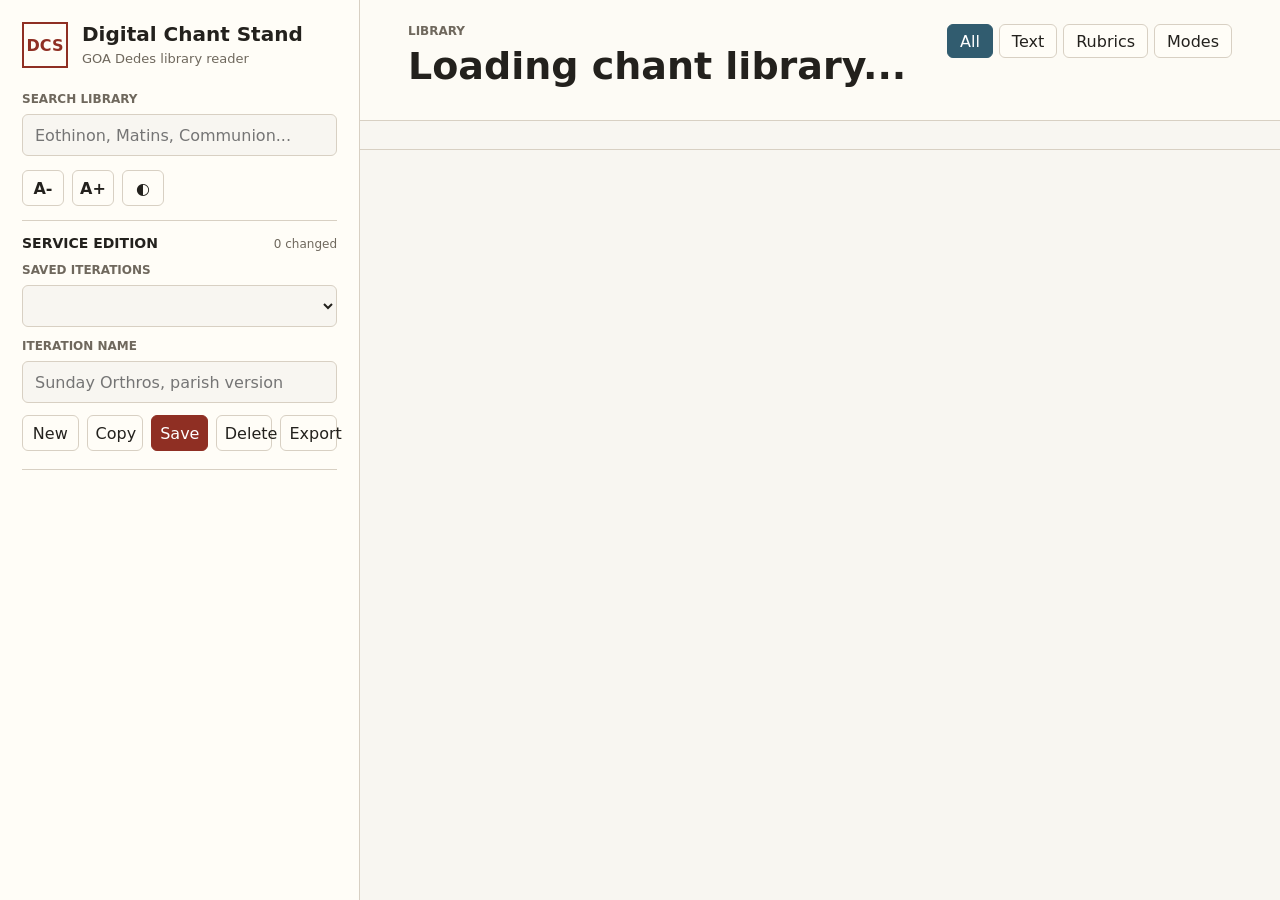
==== app/index.html @ bdc632ab "Initial Digital Chant Stand app" ====
<!doctype html>
<html lang="en">
  <head>
    <meta charset="utf-8">
    <meta name="viewport" content="width=device-width, initial-scale=1">
    <title>Digital Chant Stand</title>
    <link rel="stylesheet" href="./src/styles.css">
  </head>
  <body>
    <div class="shell">
      <aside class="sidebar" aria-label="Library browser">
        <div class="brand">
          <div class="brand-mark">DCS</div>
          <div>
            <h1>Digital Chant Stand</h1>
            <p>GOA Dedes library reader</p>
          </div>
        </div>

        <label class="field">
          <span>Search library</span>
          <input id="searchInput" type="search" placeholder="Eothinon, Matins, Communion..." autocomplete="off">
        </label>

        <div class="toolbar" aria-label="Reader settings">
          <button class="icon-button" id="decreaseFont" type="button" title="Decrease text size" aria-label="Decrease text size">A-</button>
          <button class="icon-button" id="increaseFont" type="button" title="Increase text size" aria-label="Increase text size">A+</button>
          <button class="icon-button" id="toggleTheme" type="button" title="Toggle dark mode" aria-label="Toggle dark mode">◐</button>
        </div>

        <section class="edition-panel" aria-label="Service editions">
          <div class="panel-heading">
            <h2>Service Edition</h2>
            <span id="replacementCount">0 changed</span>
          </div>
          <label class="field">
            <span>Saved iterations</span>
            <select id="editionSelect"></select>
          </label>
          <label class="field">
            <span>Iteration name</span>
            <input id="editionName" type="text" placeholder="Sunday Orthros, parish version">
          </label>
          <div class="edition-actions">
            <button id="newEdition" type="button">New</button>
            <button id="copyEdition" type="button">Copy</button>
            <button id="saveEdition" type="button">Save</button>
            <button id="deleteEdition" type="button">Delete</button>
            <button id="exportEdition" type="button">Export</button>
          </div>
        </section>

        <nav id="collectionList" class="collection-list" aria-label="Collections"></nav>
      </aside>

      <main class="reader">
        <header class="reader-header">
          <div>
            <p class="eyebrow" id="collectionLabel">Library</p>
            <h2 id="documentTitle">Loading chant library...</h2>
            <p class="meta" id="documentMeta"></p>
          </div>
          <div class="view-switch" role="tablist" aria-label="Content filter">
            <button class="active" type="button" data-filter="all">All</button>
            <button type="button" data-filter="text">Text</button>
            <button type="button" data-filter="rubric">Rubrics</button>
            <button type="button" data-filter="mode">Modes</button>
          </div>
        </header>

        <section class="document-list" id="documentList" aria-label="Documents"></section>
        <article class="chant-content" id="chantContent" aria-live="polite"></article>
      </main>
    </div>

    <dialog class="edit-dialog" id="editDialog">
      <form method="dialog" class="edit-form">
        <div>
          <p class="eyebrow" id="editKind">Replacement</p>
          <h2 id="editTitle">Edit hymn</h2>
          <p class="meta" id="editSource"></p>
        </div>
        <label class="field">
          <span>Source text</span>
          <textarea id="sourceText" readonly></textarea>
        </label>
        <label class="field">
          <span>Your version</span>
          <textarea id="replacementText"></textarea>
        </label>
        <div class="dialog-actions">
          <button id="restoreSource" type="button">Use source</button>
          <span></span>
          <button value="cancel" type="submit">Cancel</button>
          <button id="applyReplacement" value="default" type="submit">Apply</button>
        </div>
      </form>
    </dialog>

    <script type="module" src="./src/app.js"></script>
  </body>
</html>
---- app/src/styles.css ----
:root {
  color-scheme: light;
  --bg: #f8f6f1;
  --panel: #fffdf7;
  --ink: #23211d;
  --muted: #6f685d;
  --line: #d8d0c3;
  --accent: #8f2f23;
  --accent-2: #315c6f;
  --rubric: #9f3a2f;
  --mode: #315c6f;
  --shadow: 0 18px 45px rgba(65, 52, 34, 0.12);
  --reader-size: 19px;
}

body.dark {
  color-scheme: dark;
  --bg: #17191b;
  --panel: #222426;
  --ink: #f3efe7;
  --muted: #b8afa2;
  --line: #3b3d3f;
  --accent: #df8b72;
  --accent-2: #88b8c9;
  --rubric: #f19a83;
  --mode: #9bc8d8;
  --shadow: 0 18px 45px rgba(0, 0, 0, 0.28);
}

* {
  box-sizing: border-box;
}

body {
  margin: 0;
  min-height: 100vh;
  background: var(--bg);
  color: var(--ink);
  font-family: ui-sans-serif, system-ui, -apple-system, BlinkMacSystemFont, "Segoe UI", sans-serif;
}

button,
input,
select,
textarea {
  font: inherit;
}

.shell {
  display: grid;
  grid-template-columns: minmax(280px, 360px) 1fr;
  min-height: 100vh;
}

.sidebar {
  border-right: 1px solid var(--line);
  background: var(--panel);
  padding: 22px;
  position: sticky;
  top: 0;
  height: 100vh;
  overflow: auto;
  min-width: 0;
}

.brand {
  display: flex;
  gap: 14px;
  align-items: center;
  margin-bottom: 24px;
}

.brand-mark {
  display: grid;
  place-items: center;
  width: 46px;
  height: 46px;
  border: 2px solid var(--accent);
  color: var(--accent);
  font-weight: 800;
  letter-spacing: 0;
}

.brand h1,
.reader-header h2 {
  margin: 0;
  line-height: 1.08;
}

.brand h1 {
  font-size: 20px;
}

.brand p,
.meta,
.eyebrow,
.field span {
  color: var(--muted);
}

.brand p {
  margin: 5px 0 0;
  font-size: 13px;
}

.field {
  display: grid;
  gap: 8px;
}

.field span {
  font-size: 12px;
  font-weight: 700;
  text-transform: uppercase;
}

.field input {
  width: 100%;
  min-height: 42px;
  border: 1px solid var(--line);
  background: var(--bg);
  color: var(--ink);
  padding: 0 12px;
  border-radius: 6px;
  outline: none;
}

.field select,
.field textarea {
  width: 100%;
  border: 1px solid var(--line);
  background: var(--bg);
  color: var(--ink);
  border-radius: 6px;
  outline: none;
}

.field select {
  min-height: 42px;
  padding: 0 10px;
}

.field textarea {
  min-height: 140px;
  padding: 10px 12px;
  resize: vertical;
  line-height: 1.45;
}

.field input:focus,
.field select:focus,
.field textarea:focus {
  border-color: var(--accent-2);
  box-shadow: 0 0 0 3px color-mix(in srgb, var(--accent-2) 22%, transparent);
}

.toolbar {
  display: flex;
  gap: 8px;
  margin: 14px 0;
}

.icon-button,
.view-switch button,
.doc-button,
.edition-actions button,
.dialog-actions button,
.replace-button {
  border: 1px solid var(--line);
  background: var(--panel);
  color: var(--ink);
  border-radius: 6px;
  cursor: pointer;
}

.icon-button {
  width: 42px;
  height: 36px;
  font-weight: 700;
}

.edition-panel {
  display: grid;
  gap: 12px;
  padding: 14px 0 18px;
  margin-bottom: 18px;
  border-top: 1px solid var(--line);
  border-bottom: 1px solid var(--line);
}

.panel-heading {
  display: flex;
  justify-content: space-between;
  align-items: baseline;
  gap: 10px;
}

.panel-heading h2 {
  margin: 0;
  font-size: 14px;
  text-transform: uppercase;
}

.panel-heading span {
  color: var(--muted);
  font-size: 12px;
  white-space: nowrap;
}

.edition-actions {
  display: grid;
  grid-template-columns: repeat(5, minmax(0, 1fr));
  gap: 8px;
}

.edition-actions button,
.dialog-actions button {
  min-height: 36px;
  padding: 0 8px;
}

#saveEdition,
#applyReplacement {
  background: var(--accent);
  border-color: var(--accent);
  color: #fff;
}

.collection-list {
  display: grid;
  gap: 6px;
}

.collection-button {
  width: 100%;
  display: flex;
  align-items: center;
  justify-content: space-between;
  gap: 10px;
  min-height: 38px;
  border: 0;
  border-left: 3px solid transparent;
  background: transparent;
  color: var(--ink);
  text-align: left;
  padding: 7px 10px;
  cursor: pointer;
  min-width: 0;
}

.collection-button strong {
  min-width: 0;
  overflow: hidden;
  text-overflow: ellipsis;
  white-space: nowrap;
}

.collection-button span {
  color: var(--muted);
  font-size: 12px;
  flex: 0 0 auto;
}

.collection-button.active {
  border-left-color: var(--accent);
  background: color-mix(in srgb, var(--accent) 9%, transparent);
  color: var(--accent);
  font-weight: 700;
}

.reader {
  display: grid;
  grid-template-rows: auto auto 1fr;
  min-width: 0;
  overflow-x: hidden;
}

.reader-header {
  display: flex;
  justify-content: space-between;
  align-items: flex-start;
  gap: 18px;
  border-bottom: 1px solid var(--line);
  padding: 24px clamp(20px, 4vw, 48px);
  background: color-mix(in srgb, var(--panel) 80%, transparent);
  min-width: 0;
}

.reader-header > div {
  min-width: 0;
}

.eyebrow {
  margin: 0 0 8px;
  font-size: 12px;
  font-weight: 800;
  text-transform: uppercase;
}

.reader-header h2 {
  font-size: clamp(25px, 3vw, 38px);
}

.meta {
  margin: 9px 0 0;
  font-size: 14px;
  overflow-wrap: anywhere;
}

.view-switch {
  display: flex;
  gap: 6px;
  flex-wrap: wrap;
  justify-content: flex-end;
}

.view-switch button {
  min-height: 34px;
  padding: 0 12px;
}

.view-switch button.active {
  background: var(--accent-2);
  border-color: var(--accent-2);
  color: #fff;
}

.document-list {
  display: flex;
  gap: 8px;
  overflow-x: auto;
  padding: 14px clamp(20px, 4vw, 48px);
  border-bottom: 1px solid var(--line);
  min-width: 0;
  width: 100%;
}

.doc-button {
  flex: 0 0 auto;
  max-width: 280px;
  min-height: 38px;
  padding: 8px 12px;
  overflow: hidden;
  text-overflow: ellipsis;
  white-space: nowrap;
}

.doc-button.active {
  border-color: var(--accent);
  color: var(--accent);
  font-weight: 700;
}

.chant-content {
  width: min(920px, calc(100vw - 420px));
  margin: 0 auto;
  padding: 34px 0 80px;
  font-family: Georgia, "Times New Roman", serif;
  font-size: var(--reader-size);
  line-height: 1.62;
  min-width: 0;
  overflow-wrap: anywhere;
}

.entry {
  padding: 16px 0;
  border-bottom: 1px solid color-mix(in srgb, var(--line) 65%, transparent);
}

.entry.changed {
  padding-inline: 14px;
  border-left: 3px solid var(--accent);
  background: color-mix(in srgb, var(--accent) 7%, transparent);
}

.entry.hidden {
  display: none;
}

.entry-key {
  margin: 0 0 8px;
  color: var(--muted);
  font-family: ui-monospace, SFMono-Regular, Menlo, Consolas, monospace;
  font-size: 12px;
  overflow-wrap: anywhere;
}

.entry-topline {
  display: flex;
  align-items: center;
  justify-content: space-between;
  gap: 12px;
}

.entry-topline .entry-key {
  margin-bottom: 0;
}

.replace-button {
  flex: 0 0 auto;
  min-height: 30px;
  padding: 0 10px;
  font-family: ui-sans-serif, system-ui, -apple-system, BlinkMacSystemFont, "Segoe UI", sans-serif;
  font-size: 12px;
}

.replacement-note {
  margin: 8px 0 0;
  color: var(--accent);
  font-family: ui-sans-serif, system-ui, -apple-system, BlinkMacSystemFont, "Segoe UI", sans-serif;
  font-size: 12px;
  font-weight: 700;
}

.entry-text {
  margin: 0;
}

.entry-topline + .entry-text,
.replacement-note + .entry-text {
  margin-top: 10px;
}

.entry-title .entry-text {
  font-size: 1.22em;
  font-weight: 700;
}

.entry-rubric .entry-text {
  color: var(--rubric);
  font-style: italic;
}

.entry-mode .entry-text,
.entry-melody .entry-text {
  color: var(--mode);
  font-weight: 700;
}

.empty {
  color: var(--muted);
  padding: 40px 0;
}

mark {
  background: color-mix(in srgb, #f4ce55 70%, transparent);
  color: inherit;
  padding: 0 2px;
}

.edit-dialog {
  width: min(760px, calc(100vw - 28px));
  max-height: min(860px, calc(100vh - 28px));
  border: 1px solid var(--line);
  border-radius: 8px;
  background: var(--panel);
  color: var(--ink);
  box-shadow: var(--shadow);
  padding: 0;
}

.edit-dialog::backdrop {
  background: rgba(0, 0, 0, 0.42);
}

.edit-form {
  display: grid;
  gap: 16px;
  padding: 22px;
}

.edit-form h2 {
  margin: 0;
  font-size: 24px;
}

.dialog-actions {
  display: grid;
  grid-template-columns: auto 1fr auto auto;
  gap: 8px;
  align-items: center;
}

@media (max-width: 840px) {
  .shell {
    grid-template-columns: 1fr;
  }

  .sidebar {
    position: relative;
    height: auto;
    width: 100%;
    border-right: 0;
    border-bottom: 1px solid var(--line);
  }

  .reader-header {
    flex-direction: column;
  }

  .view-switch {
    justify-content: flex-start;
  }

  .entry-topline {
    align-items: flex-start;
    flex-direction: column;
  }

  .chant-content {
    width: auto;
    padding: 24px 20px 64px;
  }

  .dialog-actions {
    grid-template-columns: 1fr;
  }

  .edition-actions {
    grid-template-columns: repeat(2, minmax(0, 1fr));
  }

  .dialog-actions span {
    display: none;
  }
}
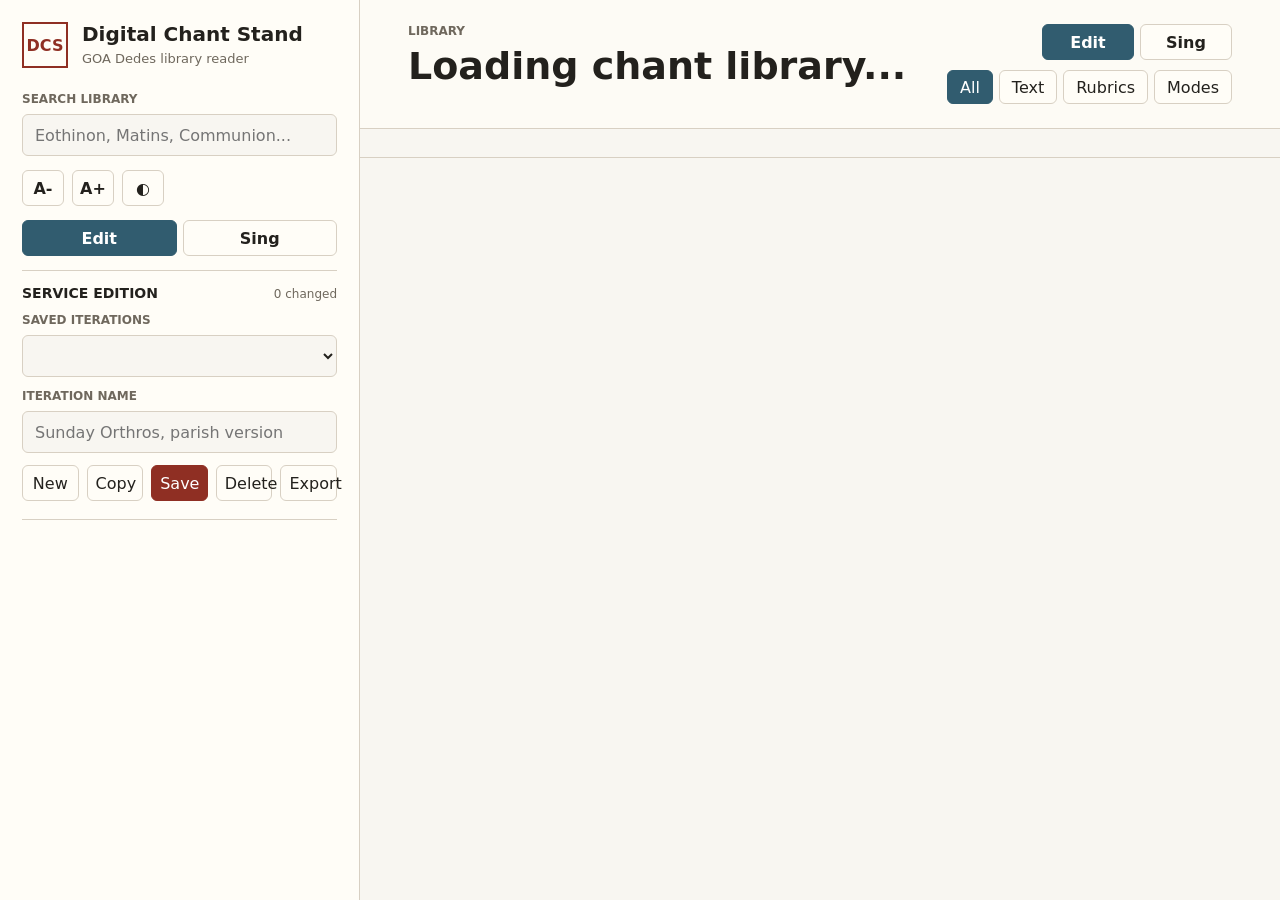
==== commit 6e7a58a8: "Add edit and sing service modes" ====
--- a/app/index.html
+++ b/app/index.html
@@ -26,6 +26,11 @@
           <button class="icon-button" id="decreaseFont" type="button" title="Decrease text size" aria-label="Decrease text size">A-</button>
           <button class="icon-button" id="increaseFont" type="button" title="Increase text size" aria-label="Increase text size">A+</button>
           <button class="icon-button" id="toggleTheme" type="button" title="Toggle dark mode" aria-label="Toggle dark mode">◐</button>
+        </div>
+
+        <div class="mode-switch" role="tablist" aria-label="Workspace mode">
+          <button class="active" type="button" data-workspace-mode="edit">Edit</button>
+          <button type="button" data-workspace-mode="sing">Sing</button>
         </div>
 
         <section class="edition-panel" aria-label="Service editions">
@@ -58,17 +63,25 @@
           <div>
             <p class="eyebrow" id="collectionLabel">Library</p>
             <h2 id="documentTitle">Loading chant library...</h2>
-            <p class="meta" id="documentMeta"></p>
+          <p class="meta" id="documentMeta"></p>
+          <p class="edition-note" id="editionNote"></p>
           </div>
-          <div class="view-switch" role="tablist" aria-label="Content filter">
-            <button class="active" type="button" data-filter="all">All</button>
-            <button type="button" data-filter="text">Text</button>
-            <button type="button" data-filter="rubric">Rubrics</button>
-            <button type="button" data-filter="mode">Modes</button>
+          <div class="reader-actions">
+            <div class="mode-switch header-mode-switch" role="tablist" aria-label="Workspace mode">
+              <button class="active" type="button" data-workspace-mode="edit">Edit</button>
+              <button type="button" data-workspace-mode="sing">Sing</button>
+            </div>
+            <div class="view-switch" role="tablist" aria-label="Content filter">
+              <button class="active" type="button" data-filter="all">All</button>
+              <button type="button" data-filter="text">Text</button>
+              <button type="button" data-filter="rubric">Rubrics</button>
+              <button type="button" data-filter="mode">Modes</button>
+            </div>
           </div>
         </header>
 
         <section class="document-list" id="documentList" aria-label="Documents"></section>
+        <nav class="service-nav" id="serviceNav" aria-label="Service sections"></nav>
         <article class="chant-content" id="chantContent" aria-live="polite"></article>
       </main>
     </div>
--- a/app/src/styles.css
+++ b/app/src/styles.css
@@ -162,6 +162,7 @@
 
 .icon-button,
 .view-switch button,
+.mode-switch button,
 .doc-button,
 .edition-actions button,
 .dialog-actions button,
@@ -171,6 +172,29 @@
   color: var(--ink);
   border-radius: 6px;
   cursor: pointer;
+}
+
+.mode-switch {
+  display: grid;
+  grid-template-columns: 1fr 1fr;
+  gap: 6px;
+  margin-bottom: 14px;
+}
+
+.header-mode-switch {
+  width: 190px;
+  margin: 0;
+}
+
+.mode-switch button {
+  min-height: 36px;
+  font-weight: 700;
+}
+
+.mode-switch button.active {
+  background: var(--accent-2);
+  border-color: var(--accent-2);
+  color: #fff;
 }
 
 .icon-button {
@@ -307,11 +331,24 @@
   overflow-wrap: anywhere;
 }
 
+.edition-note {
+  margin: 8px 0 0;
+  color: var(--accent);
+  font-size: 13px;
+  font-weight: 800;
+}
+
 .view-switch {
   display: flex;
   gap: 6px;
   flex-wrap: wrap;
   justify-content: flex-end;
+}
+
+.reader-actions {
+  display: grid;
+  gap: 10px;
+  justify-items: end;
 }
 
 .view-switch button {
@@ -333,6 +370,10 @@
   border-bottom: 1px solid var(--line);
   min-width: 0;
   width: 100%;
+}
+
+.service-nav {
+  display: none;
 }
 
 .doc-button {
@@ -416,6 +457,17 @@
   margin: 0;
 }
 
+.bilingual-row {
+  display: grid;
+  grid-template-columns: minmax(0, 1fr) minmax(0, 1fr);
+  gap: 24px;
+  margin-top: 10px;
+}
+
+.greek-text {
+  font-family: "Times New Roman", Georgia, serif;
+}
+
 .entry-topline + .entry-text,
 .replacement-note + .entry-text {
   margin-top: 10px;
@@ -435,6 +487,125 @@
 .entry-melody .entry-text {
   color: var(--mode);
   font-weight: 700;
+}
+
+body.sing-mode {
+  background: var(--panel);
+}
+
+body.sing-mode .shell {
+  display: block;
+}
+
+body.sing-mode .sidebar,
+body.sing-mode .document-list,
+body.sing-mode .view-switch,
+body.sing-mode .entry-key,
+body.sing-mode .replace-button {
+  display: none;
+}
+
+body.sing-mode .reader {
+  display: block;
+  overflow: visible;
+}
+
+body.sing-mode .reader-header {
+  position: sticky;
+  top: 0;
+  z-index: 5;
+  align-items: center;
+  padding: 12px clamp(16px, 3vw, 42px);
+  background: color-mix(in srgb, var(--panel) 96%, transparent);
+  box-shadow: 0 8px 22px rgba(0, 0, 0, 0.07);
+}
+
+body.sing-mode .reader-actions {
+  display: block;
+}
+
+body.sing-mode .reader-header h2 {
+  font-size: clamp(22px, 2.5vw, 34px);
+}
+
+body.sing-mode .meta {
+  display: none;
+}
+
+body.sing-mode .service-nav {
+  position: sticky;
+  top: 75px;
+  z-index: 4;
+  display: flex;
+  gap: 7px;
+  overflow-x: auto;
+  padding: 9px clamp(16px, 3vw, 42px);
+  border-bottom: 1px solid var(--line);
+  background: var(--bg);
+}
+
+body.sing-mode .service-nav a {
+  flex: 0 0 auto;
+  max-width: 240px;
+  overflow: hidden;
+  text-overflow: ellipsis;
+  white-space: nowrap;
+  border: 1px solid var(--line);
+  border-radius: 999px;
+  color: var(--ink);
+  text-decoration: none;
+  padding: 5px 10px;
+  font-size: 13px;
+}
+
+body.sing-mode .chant-content {
+  width: min(1360px, calc(100vw - 44px));
+  padding: 20px 0 90px;
+  font-size: clamp(18px, 1.45vw, 23px);
+  line-height: 1.45;
+}
+
+body.sing-mode .entry {
+  padding: 8px 0;
+  border-bottom: 0;
+}
+
+body.sing-mode .entry.changed {
+  border-left: 0;
+  background: transparent;
+  padding-inline: 0;
+}
+
+body.sing-mode .entry-title {
+  padding-top: 20px;
+  text-align: center;
+}
+
+body.sing-mode .entry-title .bilingual-row {
+  align-items: center;
+}
+
+body.sing-mode .entry-title .entry-text {
+  font-family: ui-sans-serif, system-ui, -apple-system, BlinkMacSystemFont, "Segoe UI", sans-serif;
+  font-size: 1.15em;
+  font-weight: 800;
+  text-transform: uppercase;
+}
+
+body.sing-mode .entry-rubric .entry-text {
+  font-family: ui-sans-serif, system-ui, -apple-system, BlinkMacSystemFont, "Segoe UI", sans-serif;
+  font-size: 0.92em;
+}
+
+body.sing-mode .bilingual-row {
+  gap: clamp(18px, 4vw, 48px);
+  margin-top: 0;
+}
+
+body.sing-mode .singing-note {
+  margin: 0 0 3px 50%;
+  font-size: 11px;
+  text-transform: uppercase;
 }
 
 .empty {
@@ -502,16 +673,42 @@
     justify-content: flex-start;
   }
 
+  .reader-actions {
+    justify-items: start;
+  }
+
+  .header-mode-switch {
+    width: min(220px, 100%);
+  }
+
   .entry-topline {
     align-items: flex-start;
     flex-direction: column;
   }
 
+  .bilingual-row {
+    grid-template-columns: 1fr;
+    gap: 12px;
+  }
+
   .chant-content {
     width: auto;
     padding: 24px 20px 64px;
   }
 
+  body.sing-mode .service-nav {
+    top: 91px;
+  }
+
+  body.sing-mode .chant-content {
+    width: auto;
+    padding: 18px 16px 70px;
+  }
+
+  body.sing-mode .singing-note {
+    margin-left: 0;
+  }
+
   .dialog-actions {
     grid-template-columns: 1fr;
   }
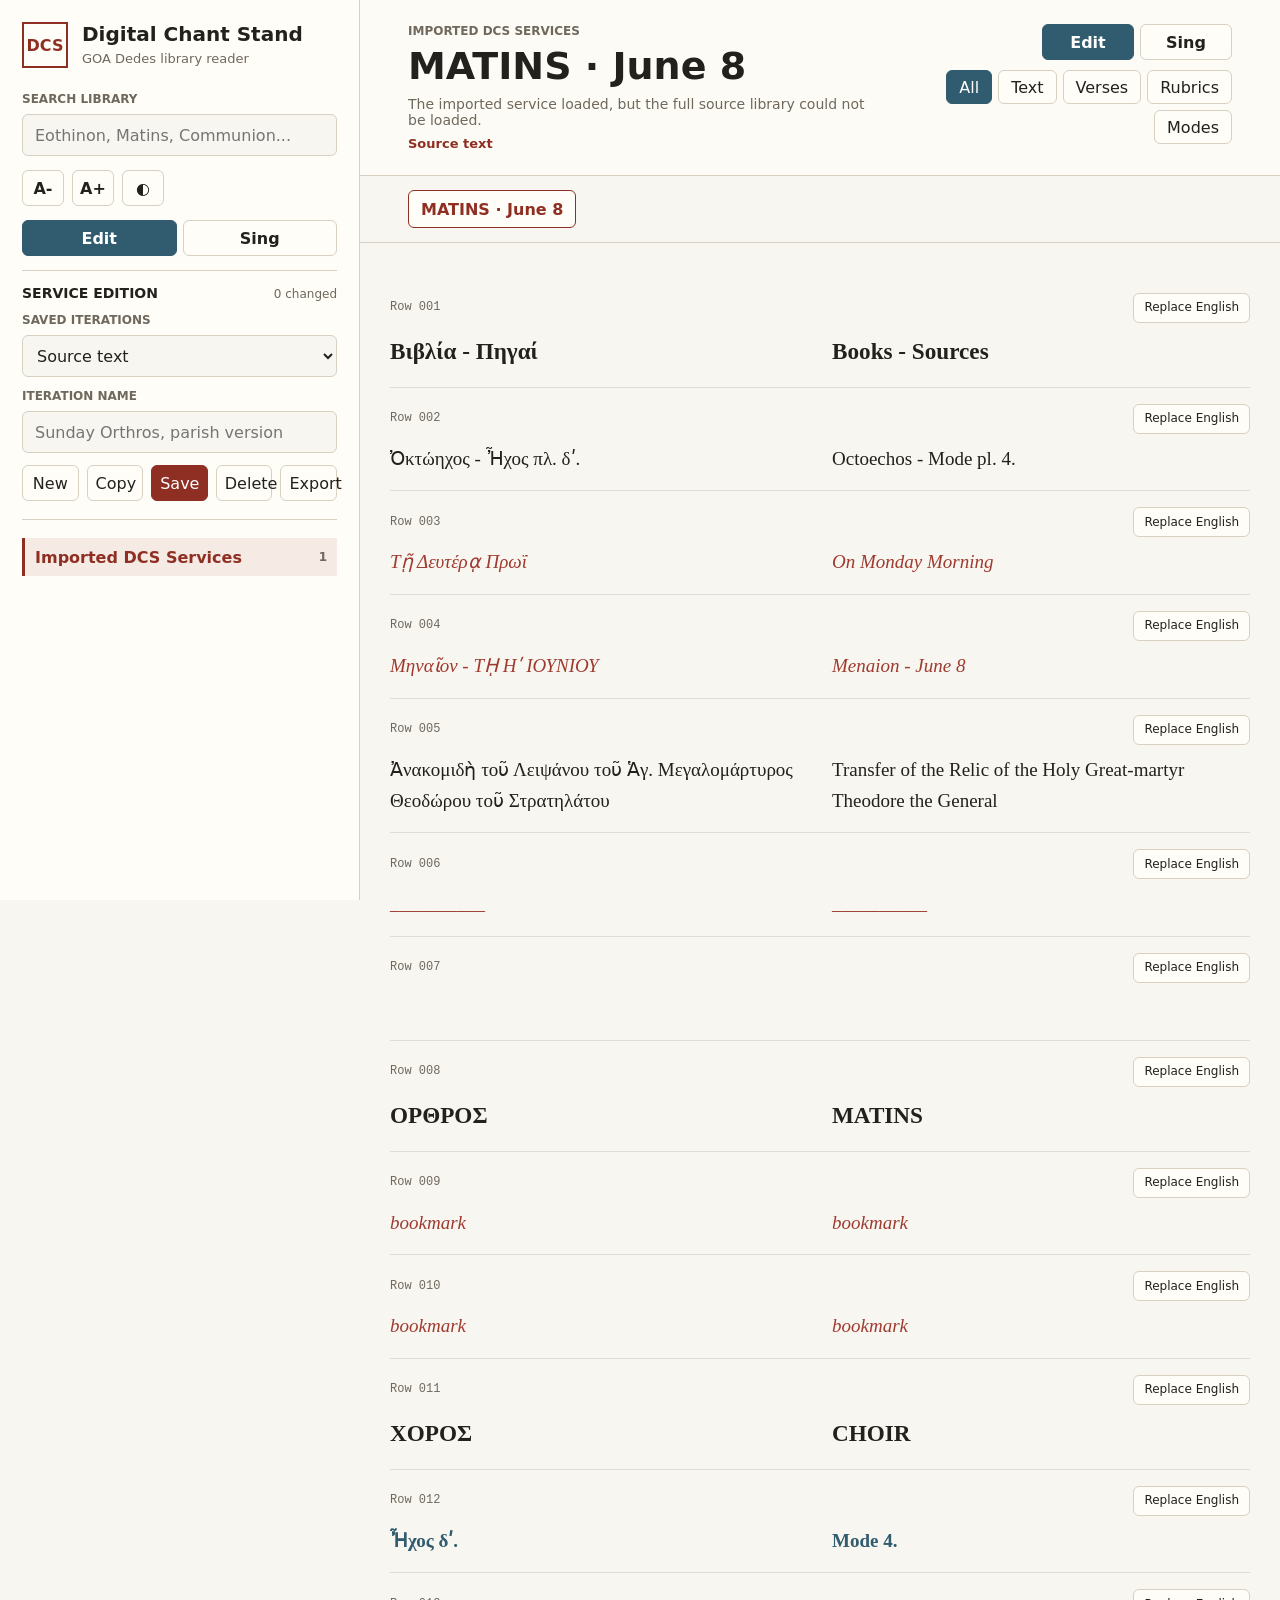
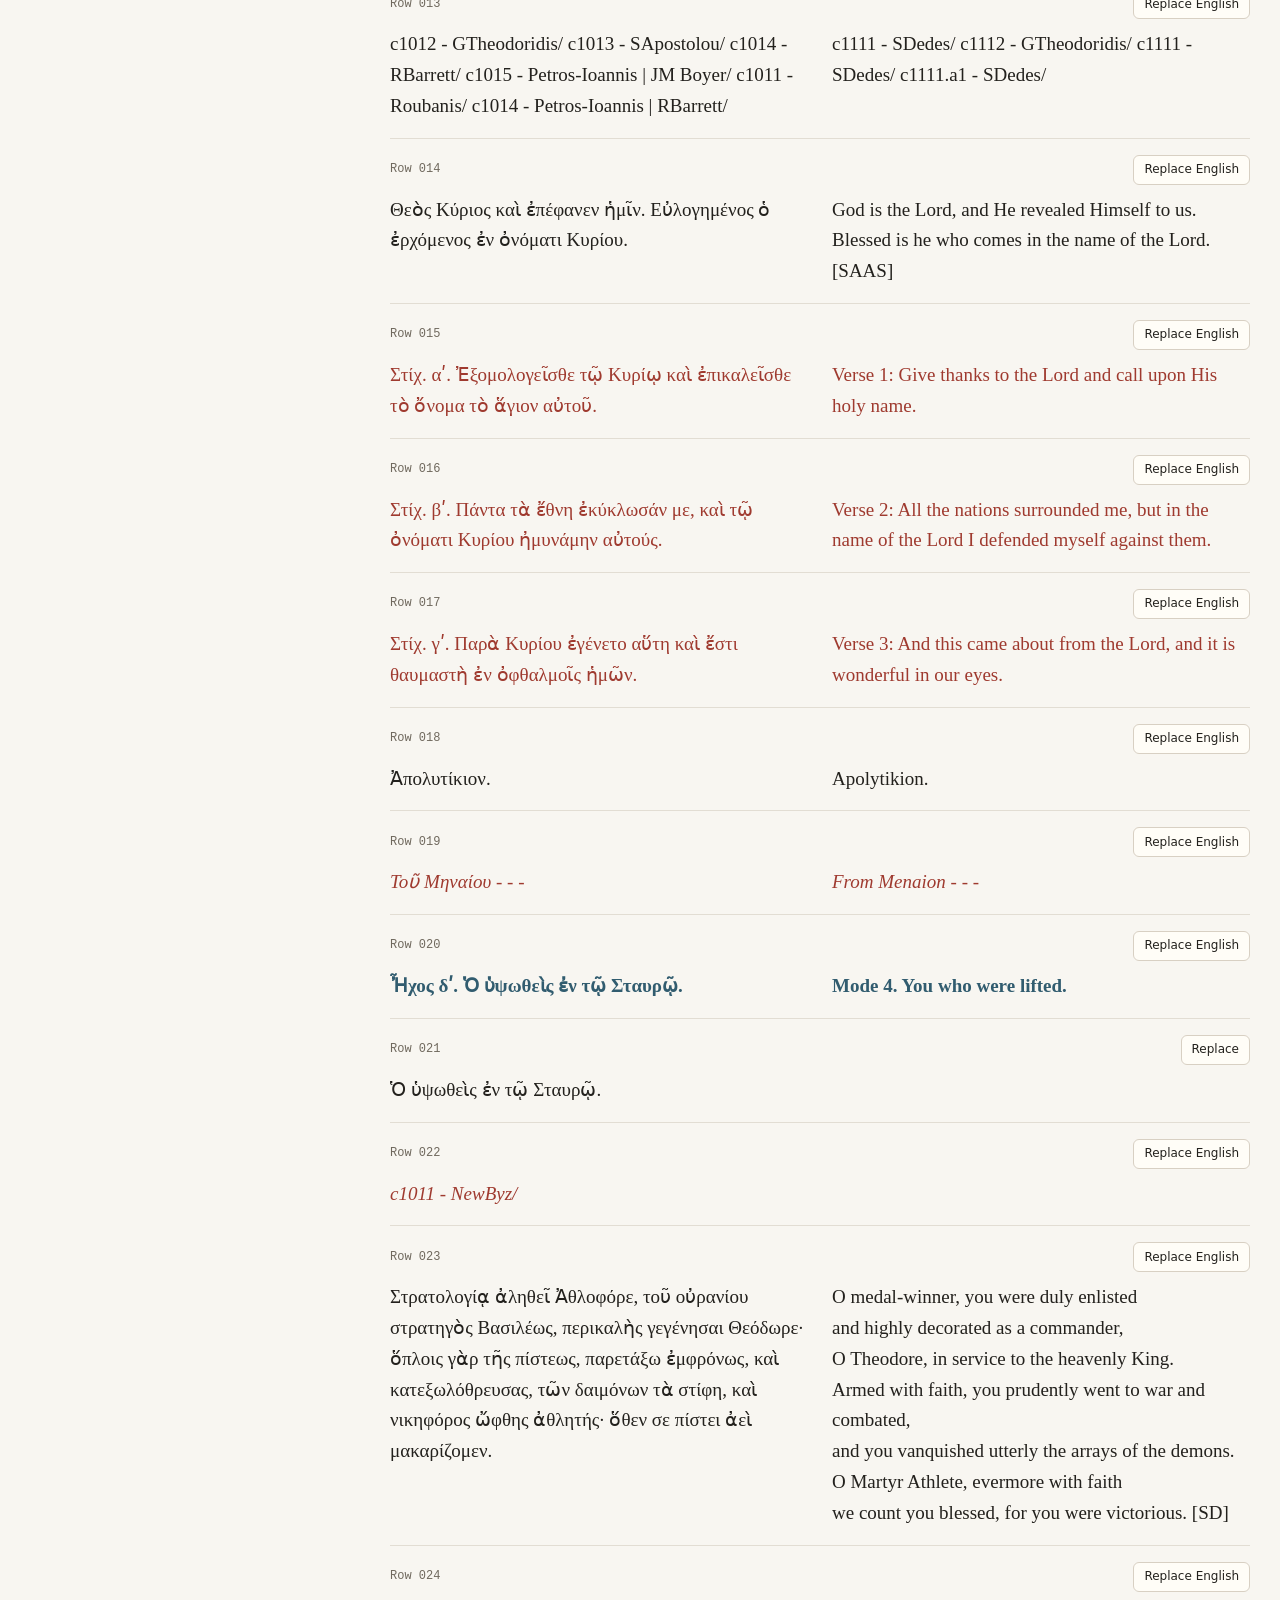
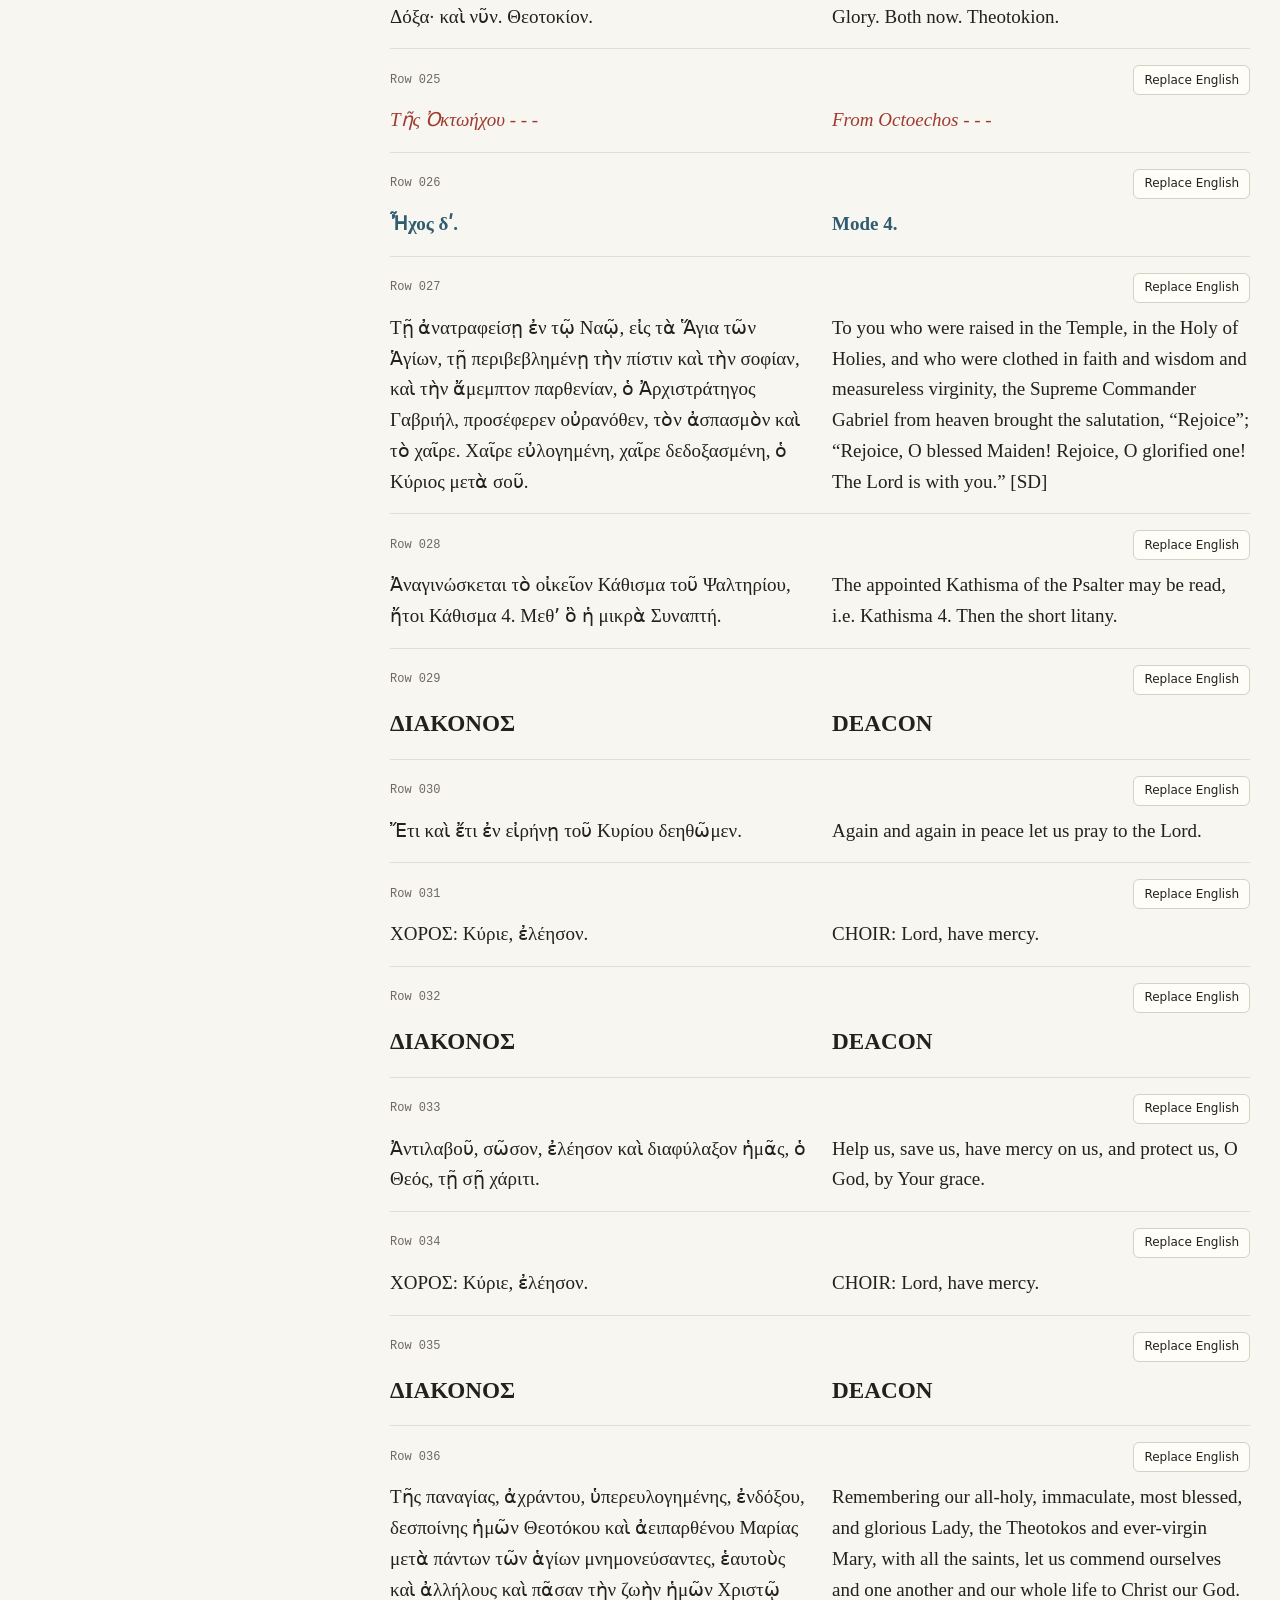
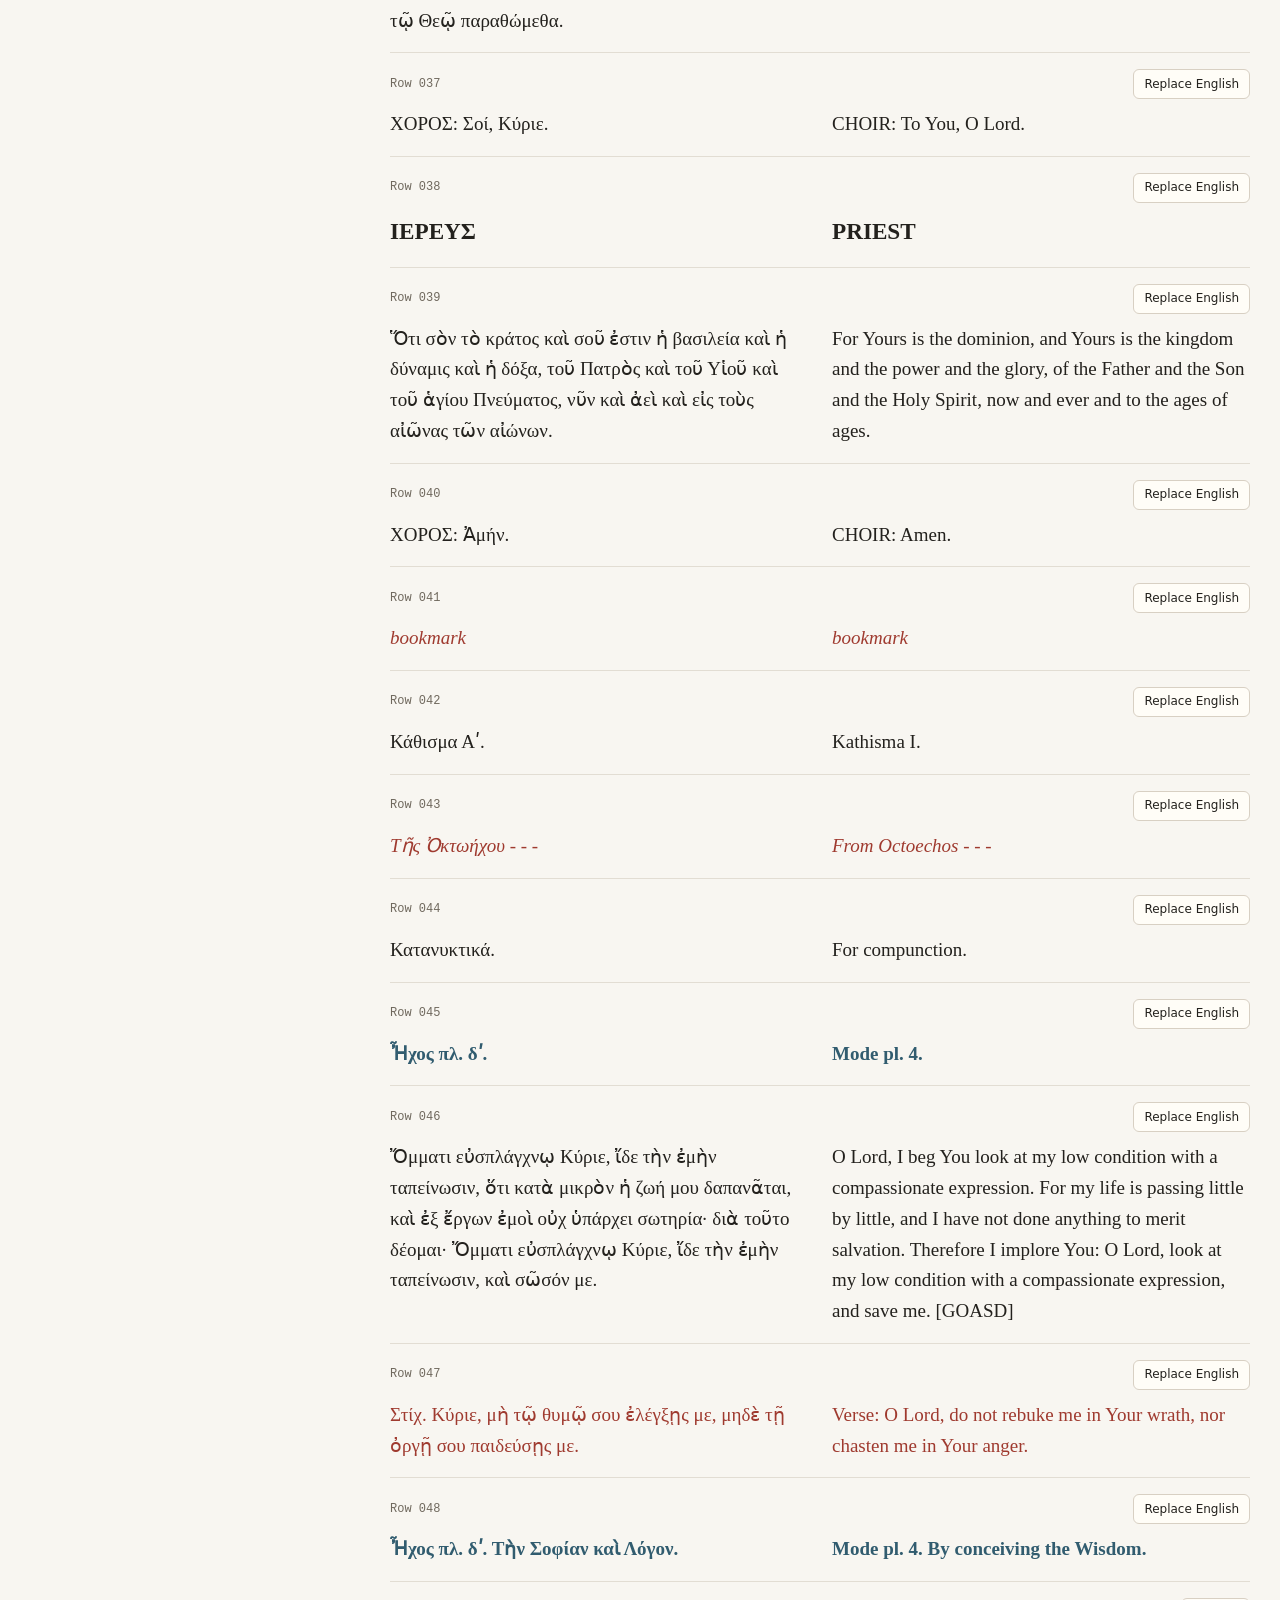
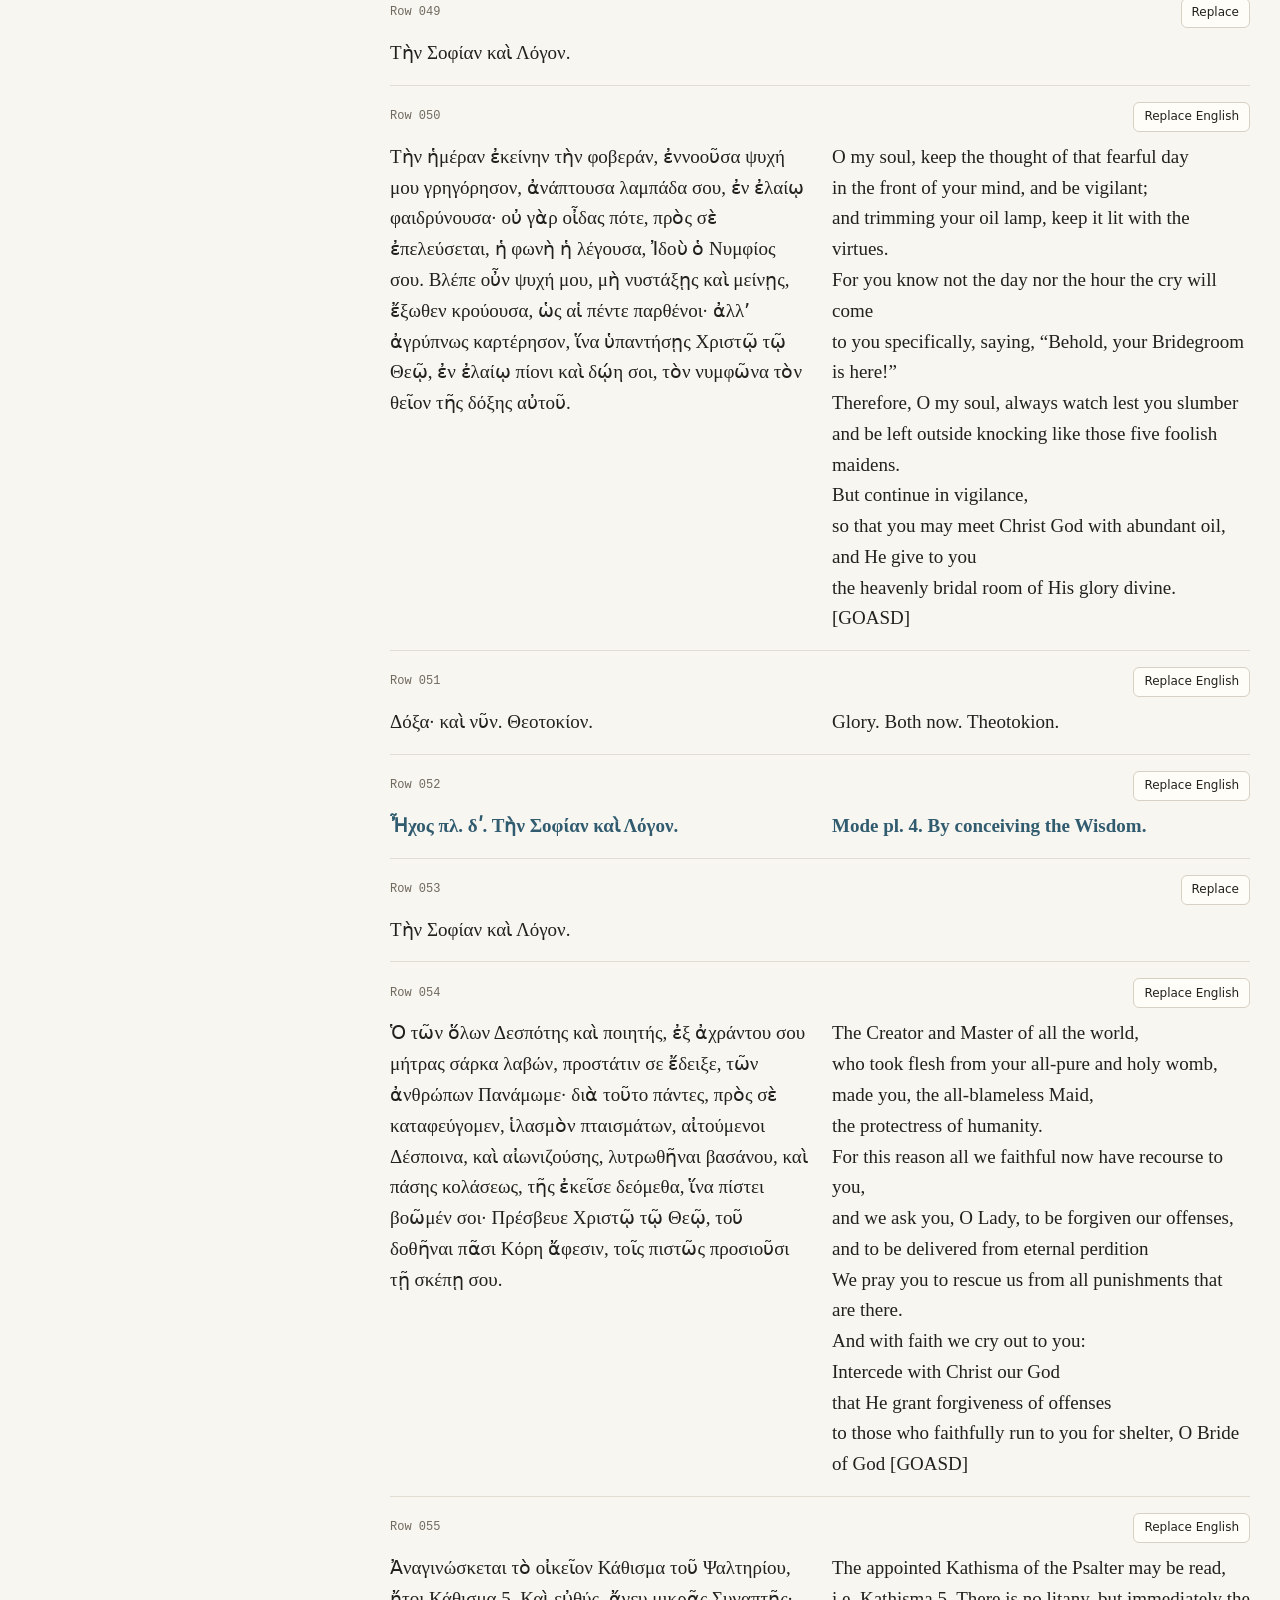
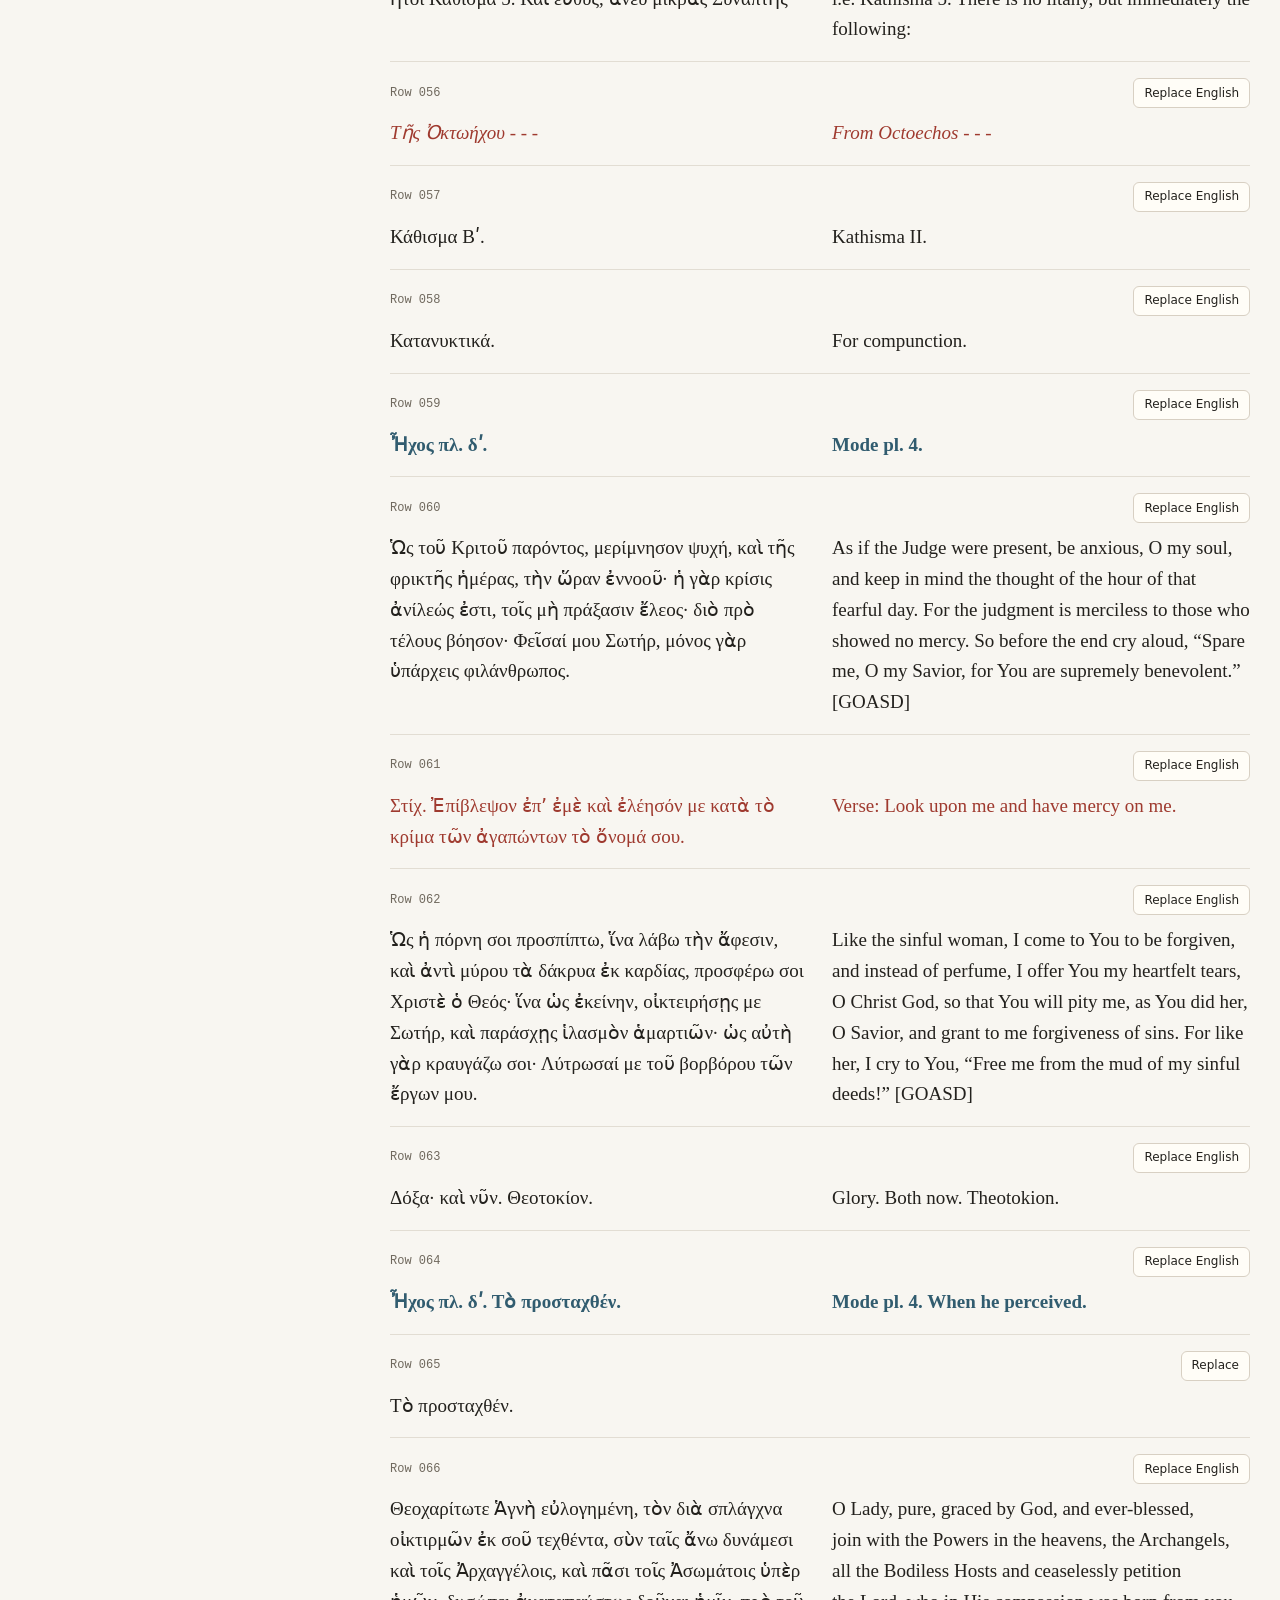
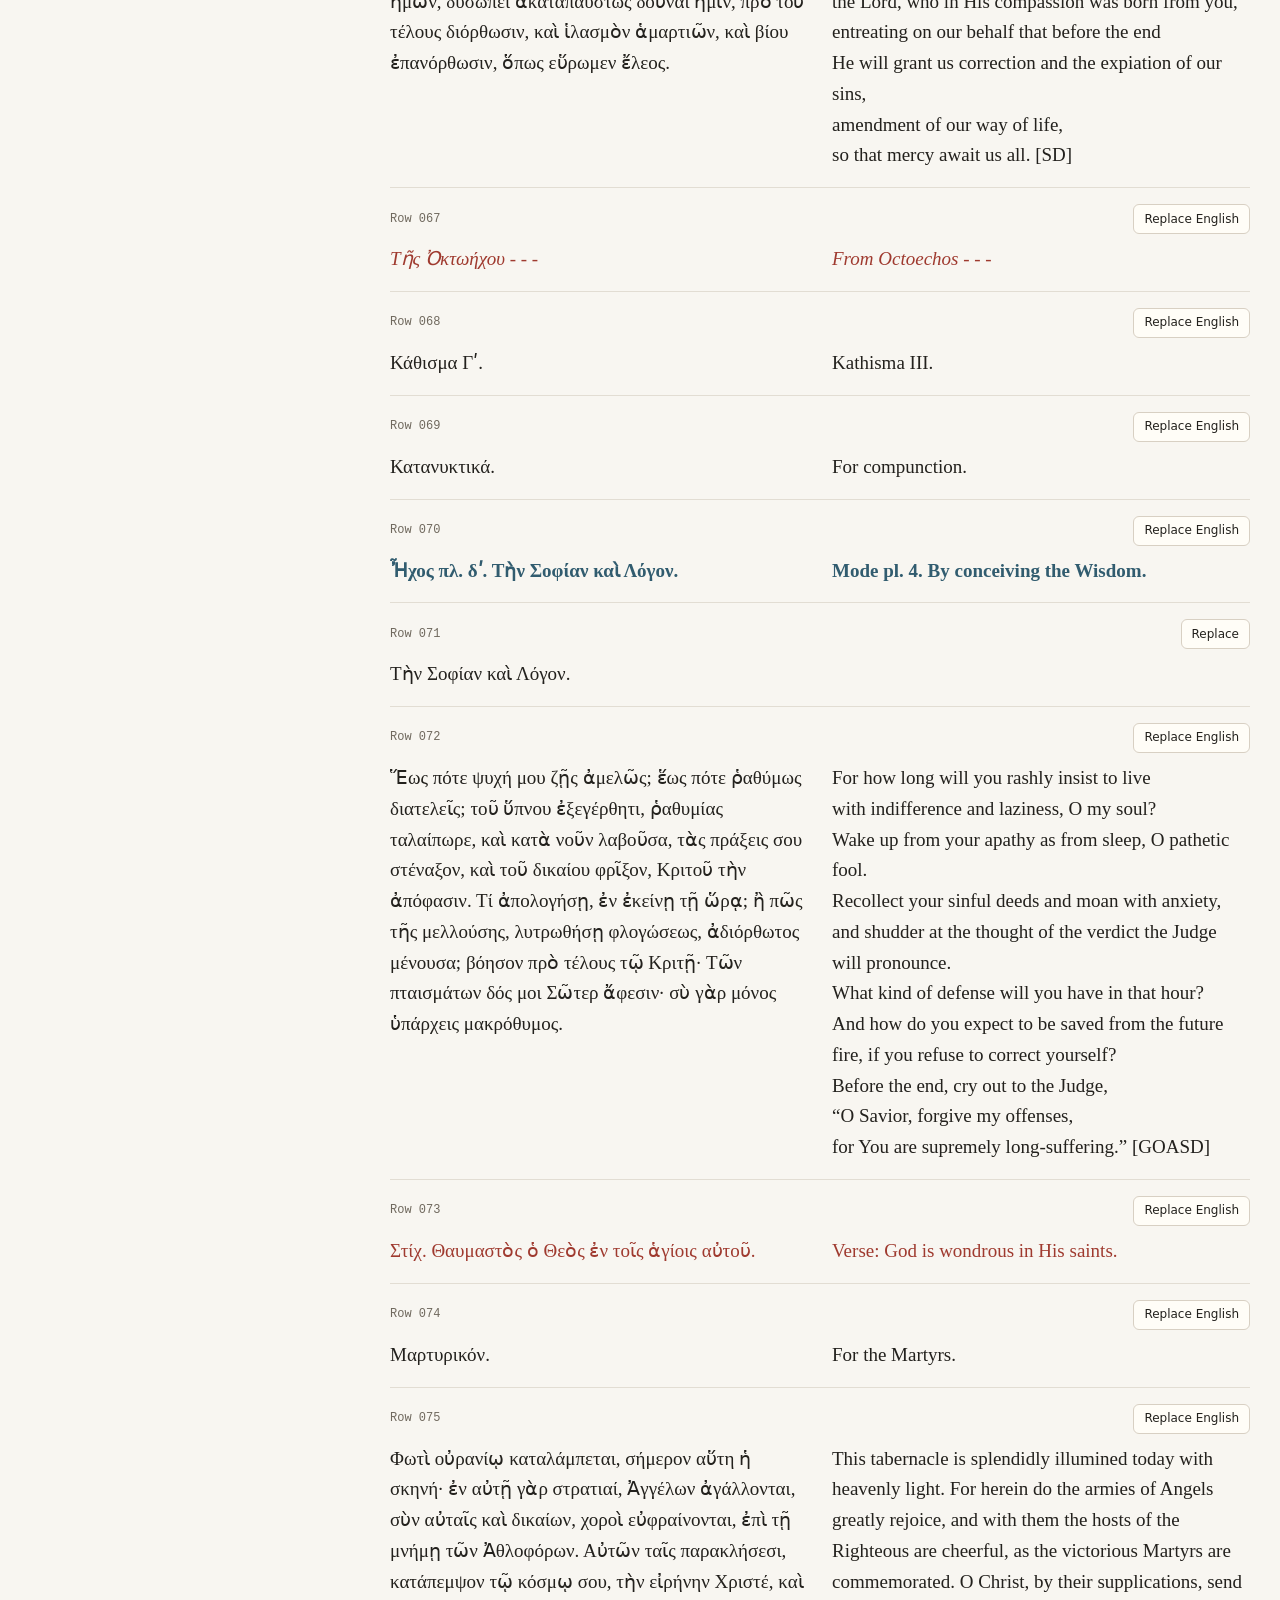
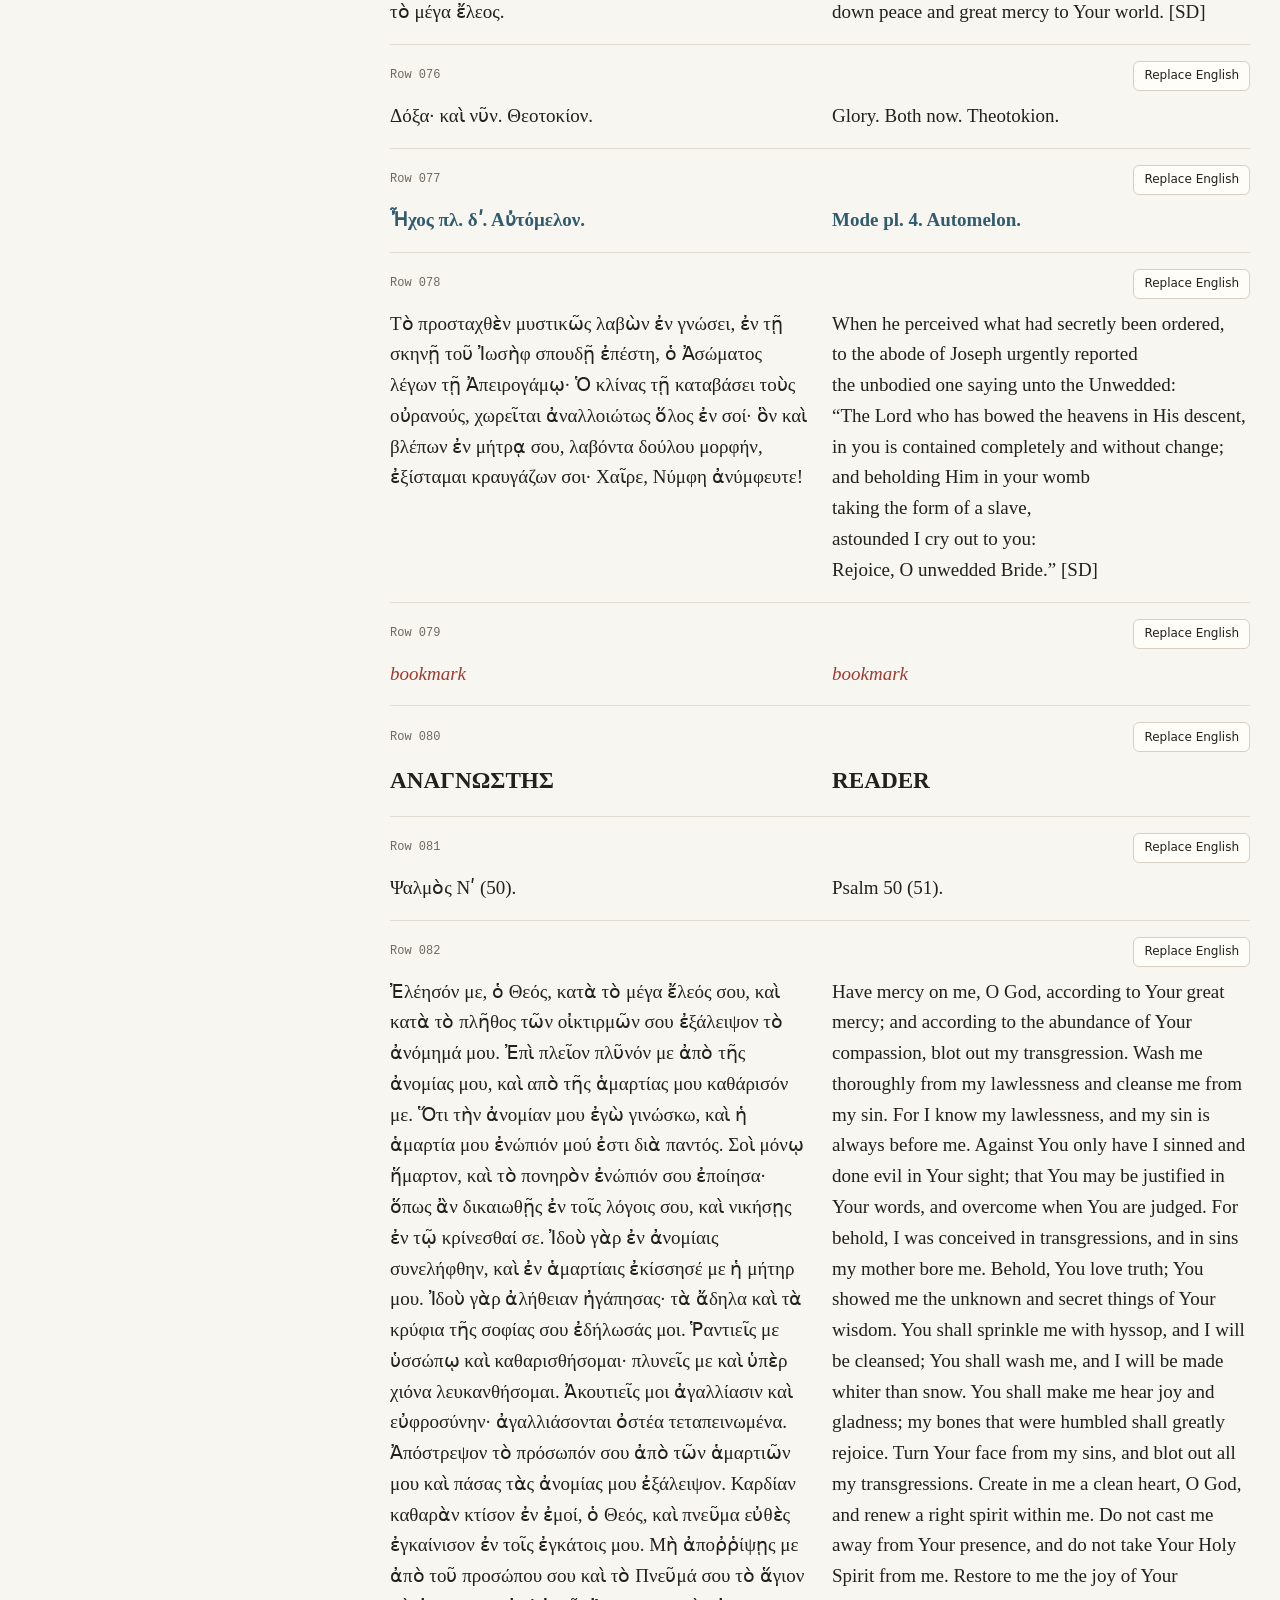
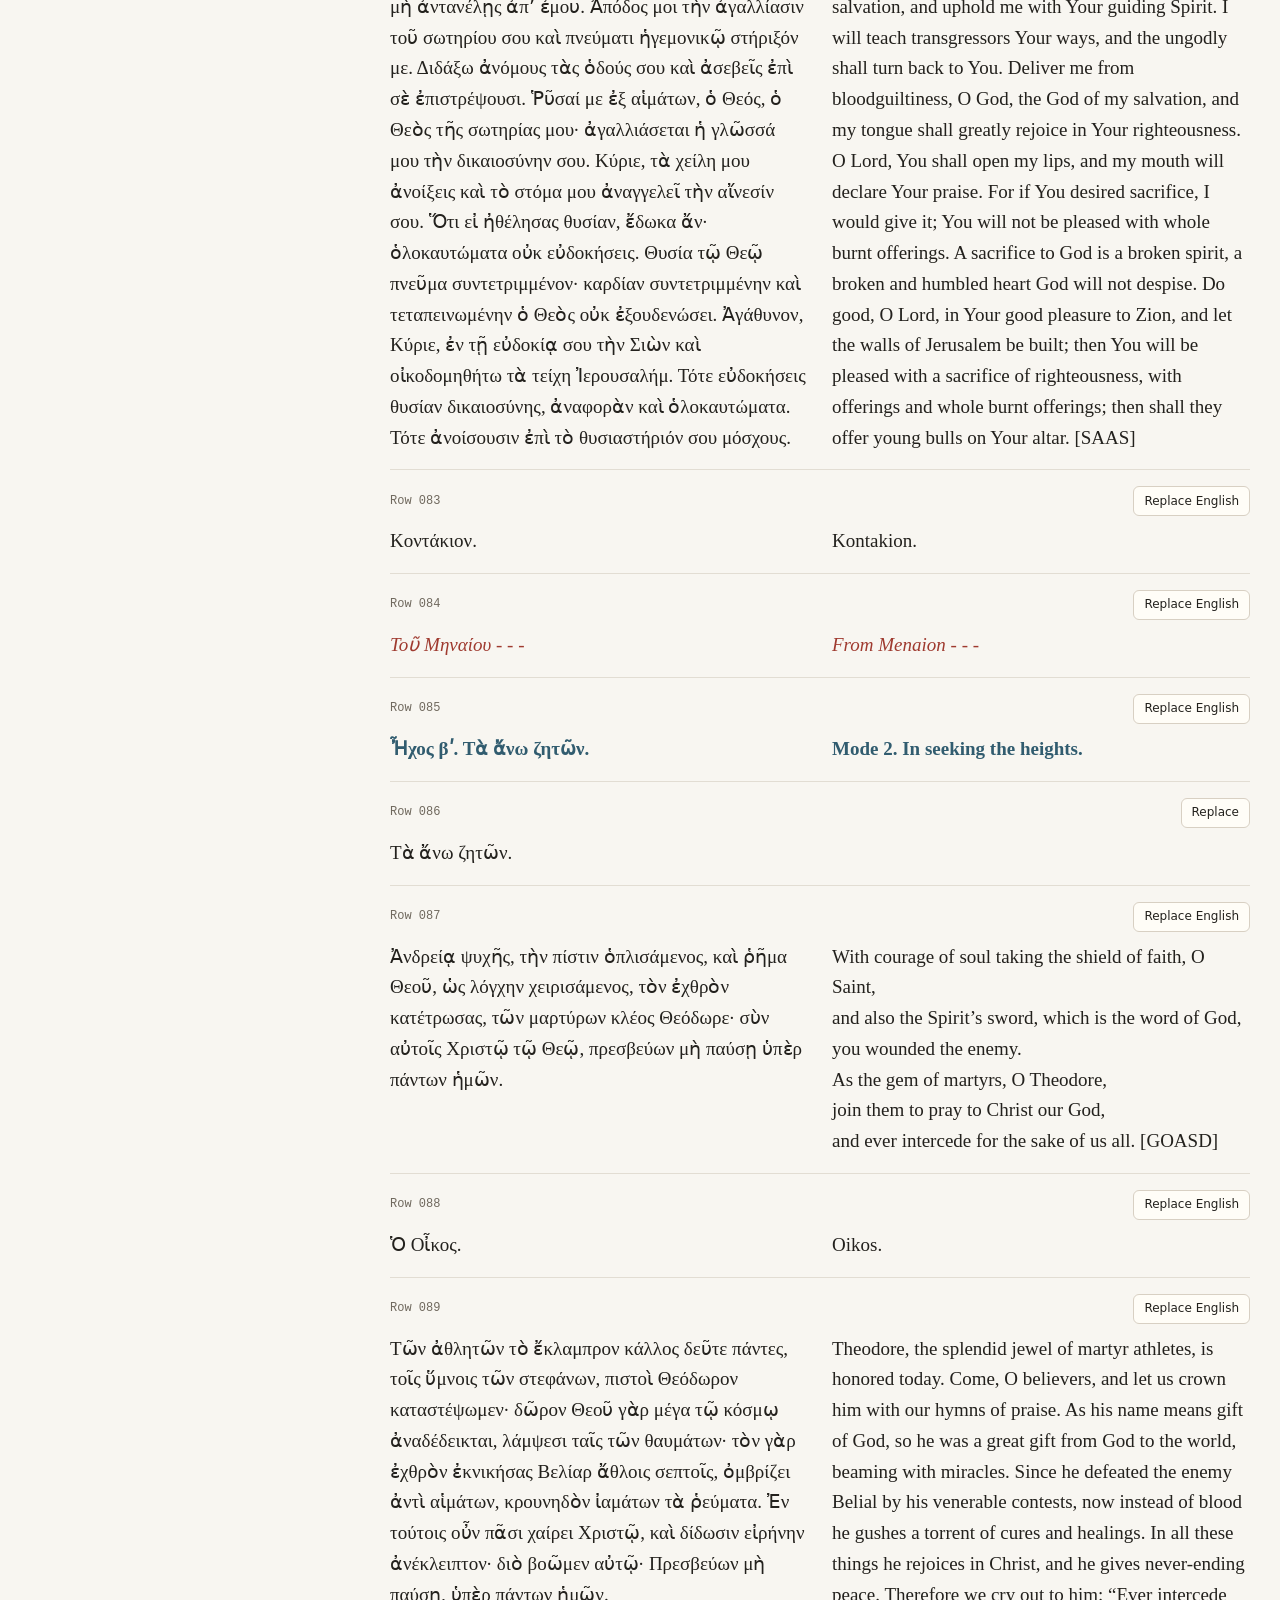
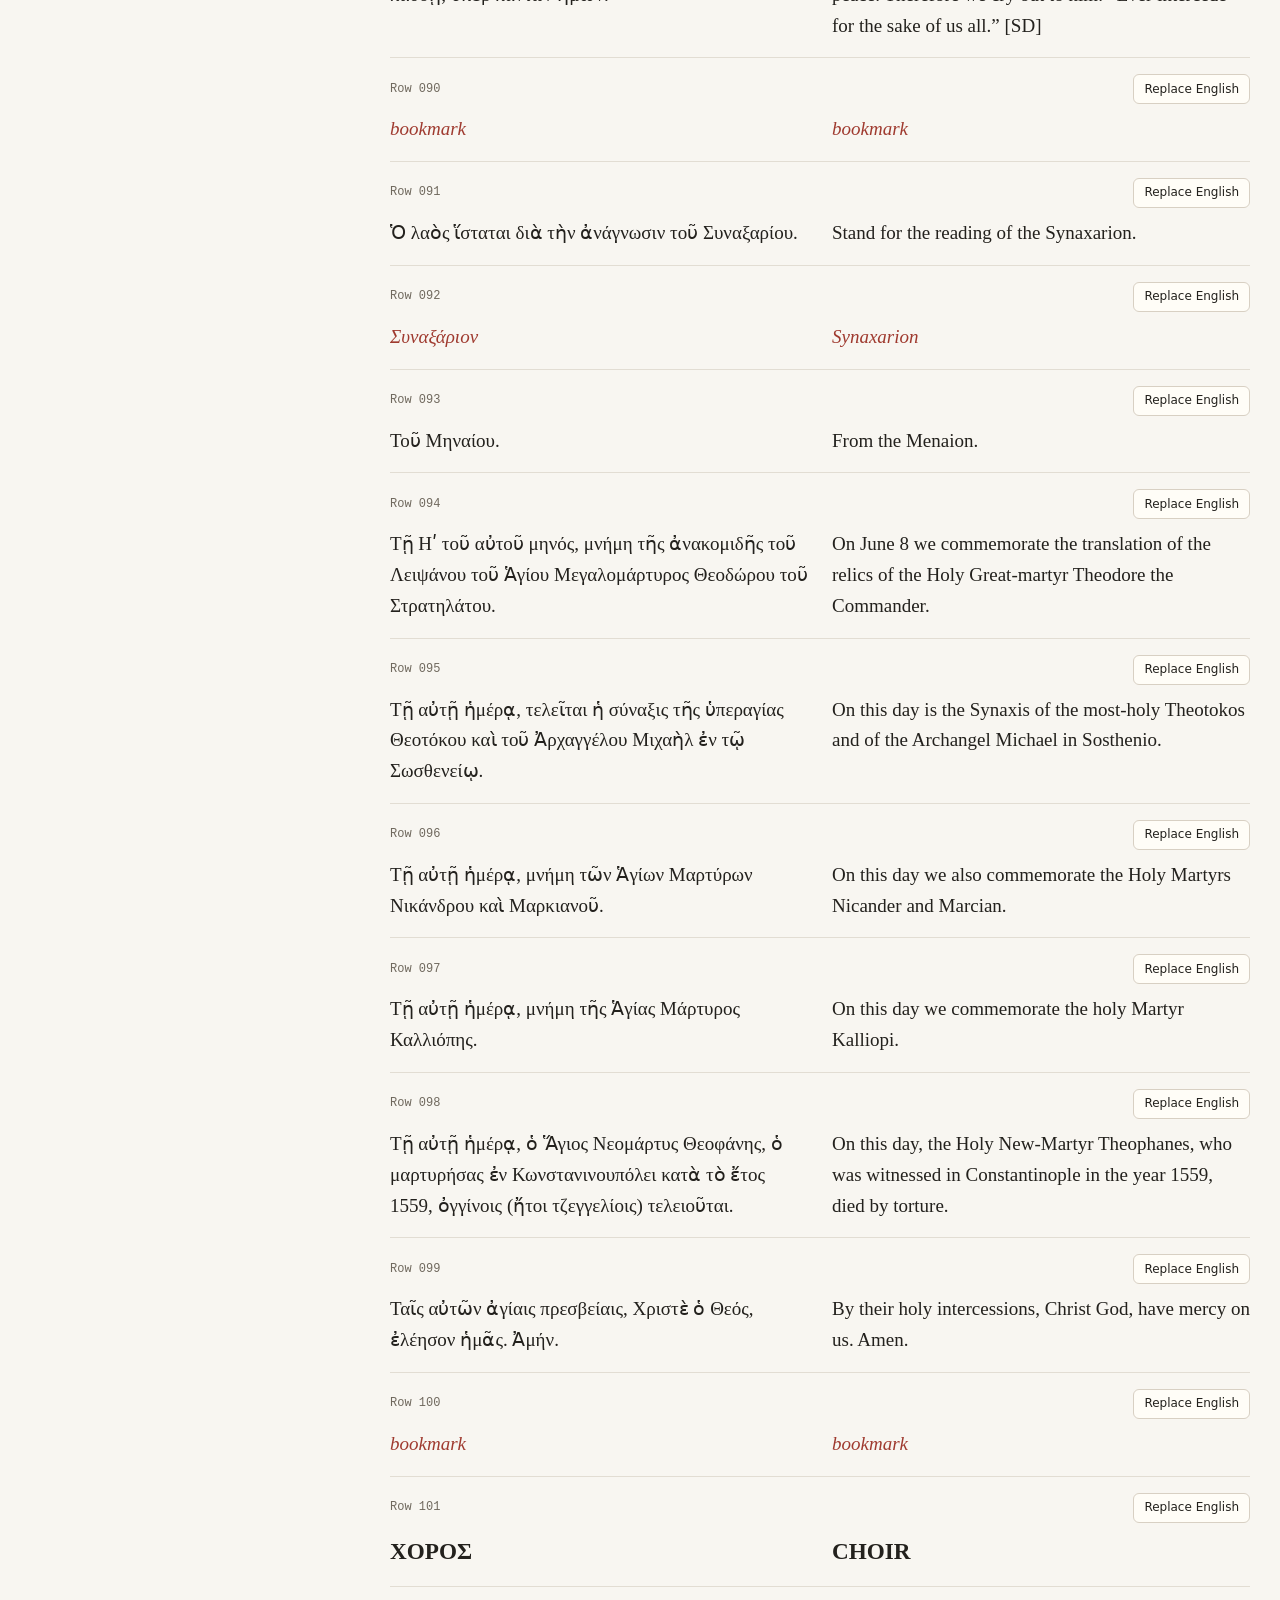
==== commit 96027782: "Preserve DCS verse metadata" ====
--- a/app/index.html
+++ b/app/index.html
@@ -74,6 +74,7 @@
             <div class="view-switch" role="tablist" aria-label="Content filter">
               <button class="active" type="button" data-filter="all">All</button>
               <button type="button" data-filter="text">Text</button>
+              <button type="button" data-filter="verse">Verses</button>
               <button type="button" data-filter="rubric">Rubrics</button>
               <button type="button" data-filter="mode">Modes</button>
             </div>
--- a/app/src/styles.css
+++ b/app/src/styles.css
@@ -483,6 +483,10 @@
   font-style: italic;
 }
 
+.entry-verse .entry-text {
+  color: var(--rubric);
+}
+
 .entry-mode .entry-text,
 .entry-melody .entry-text {
   color: var(--mode);
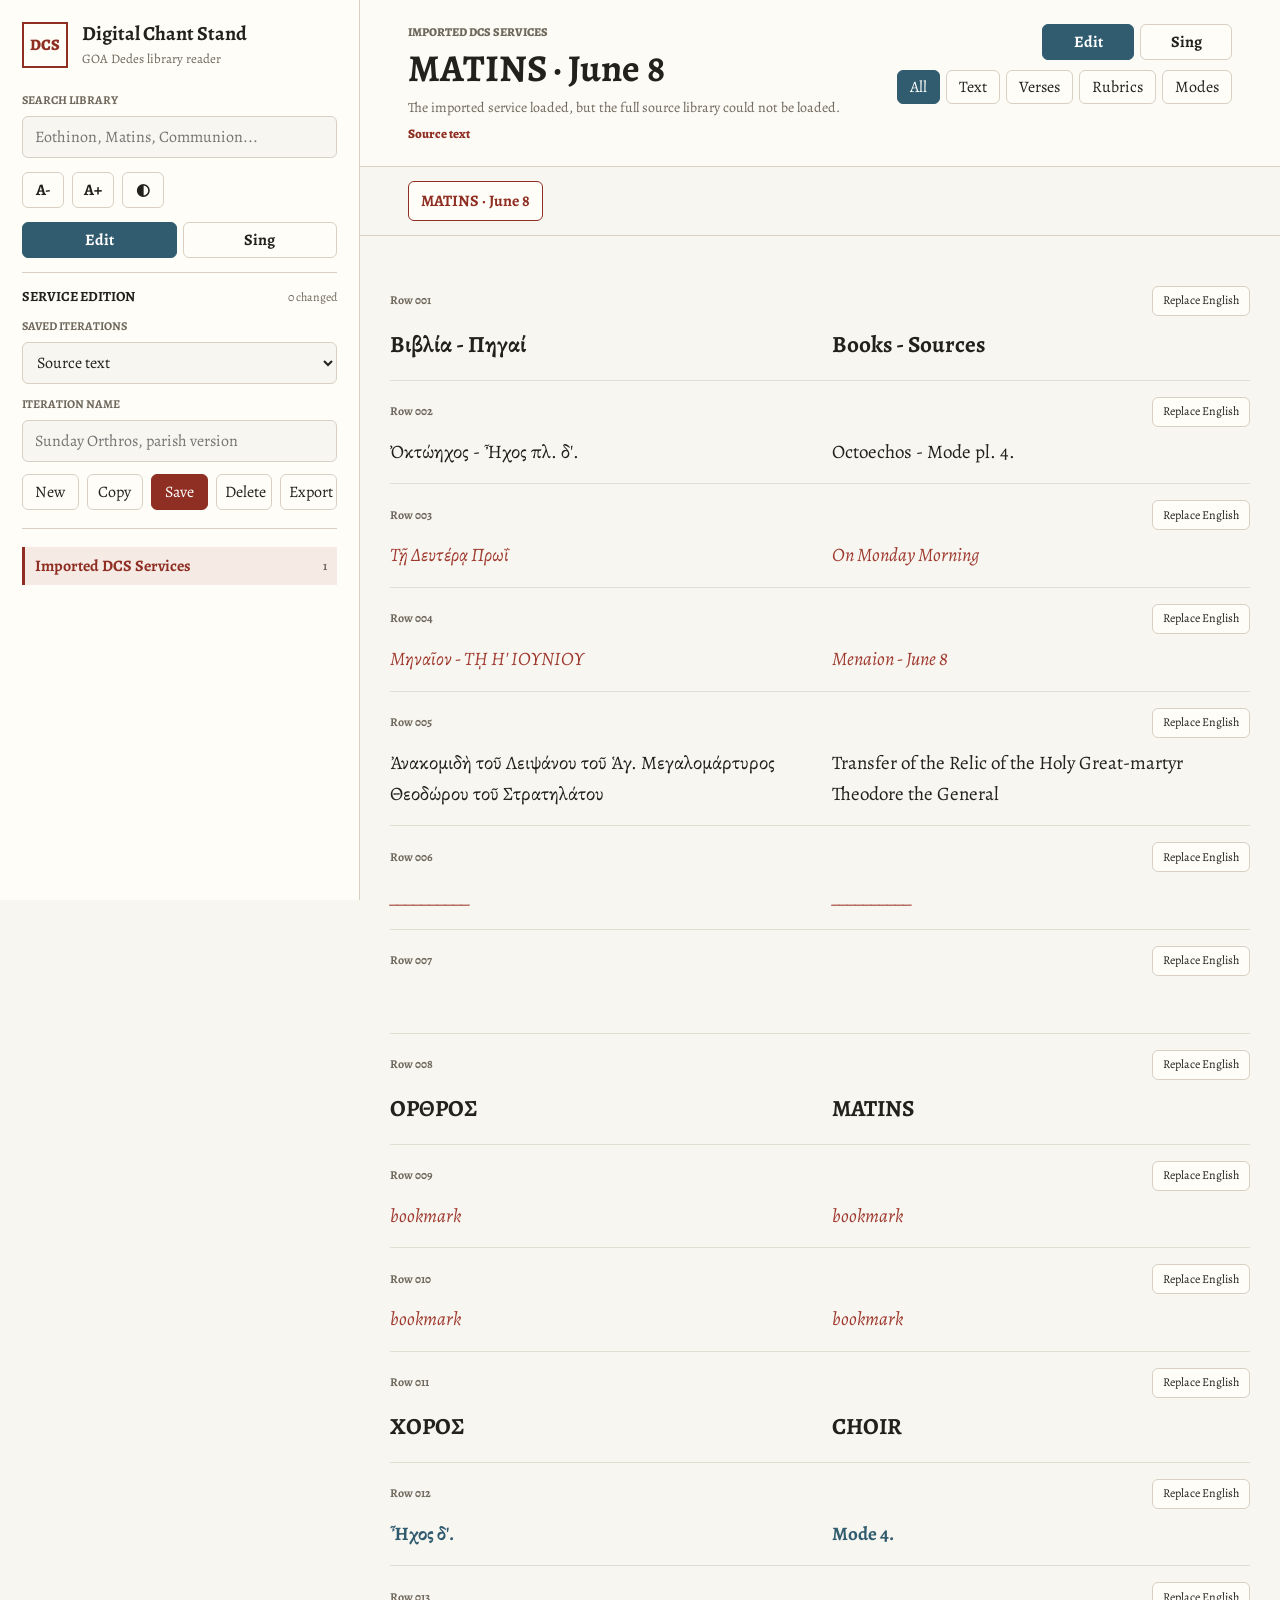
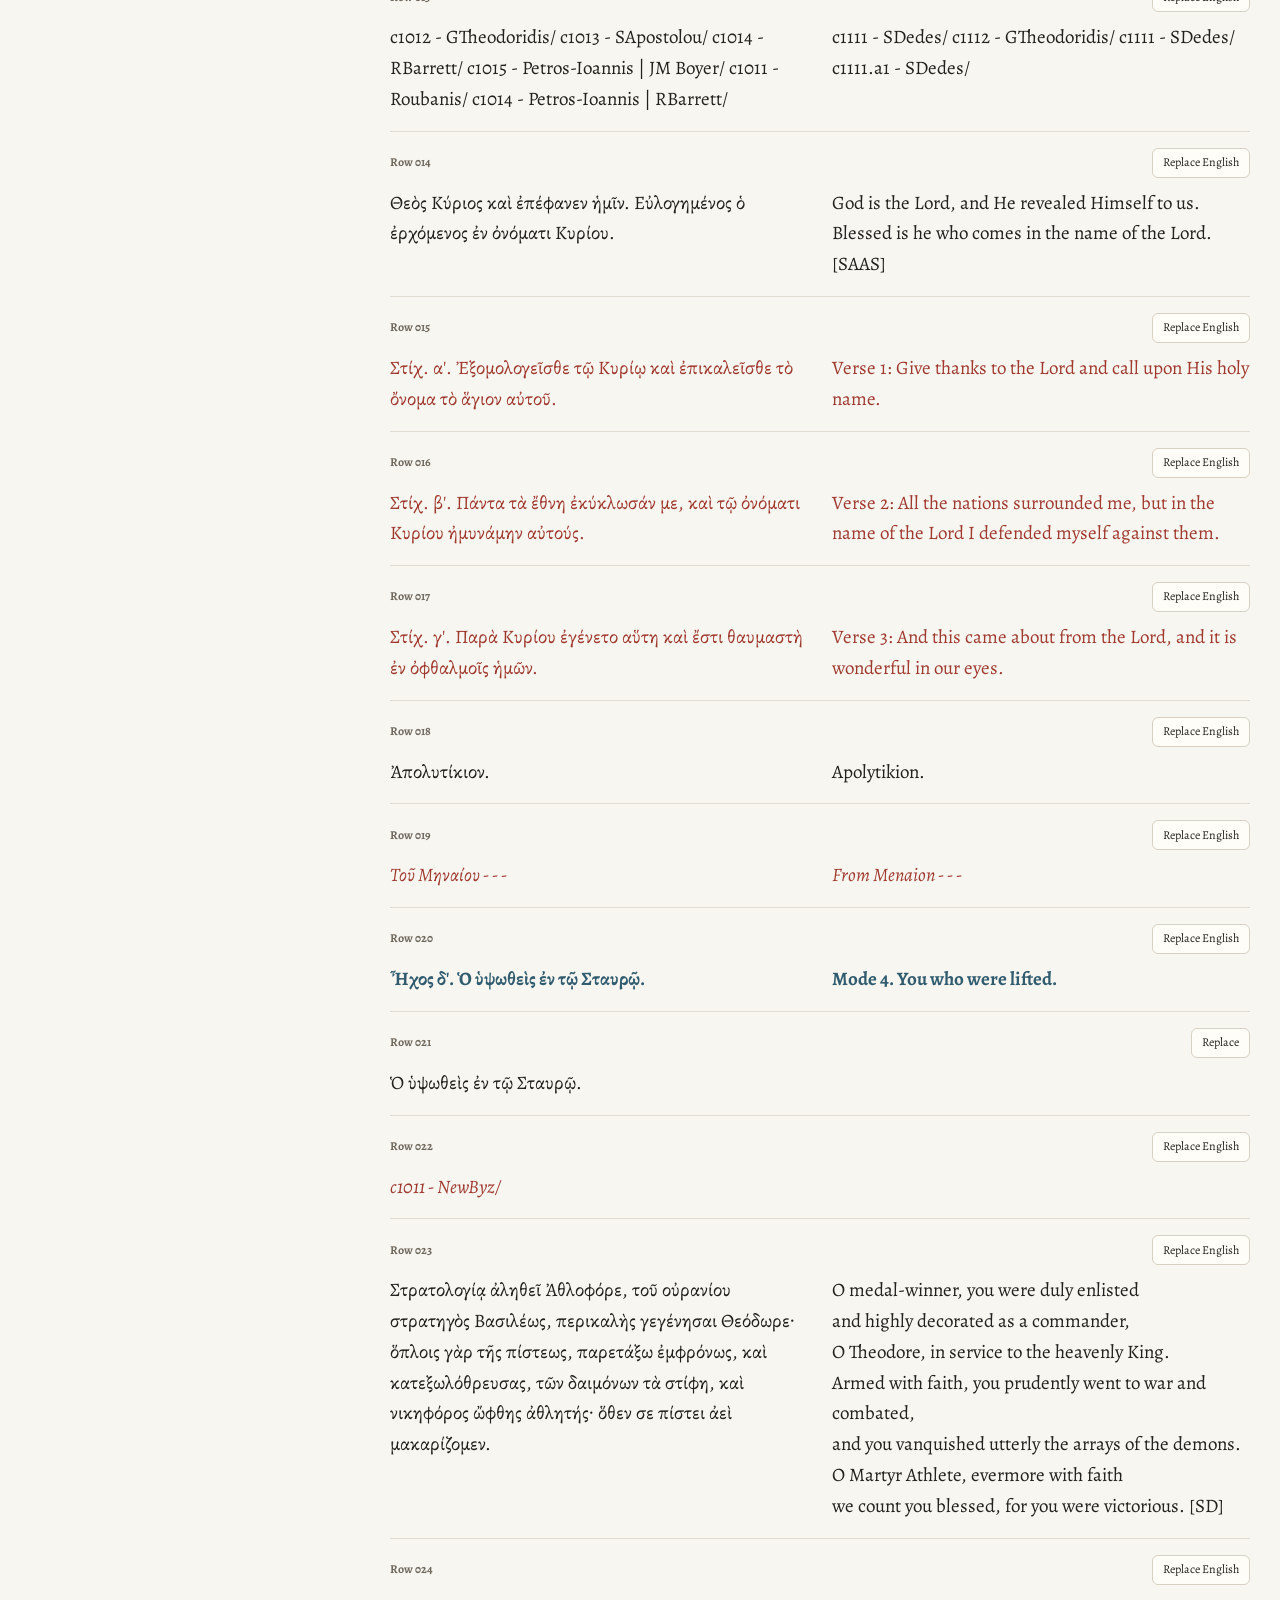
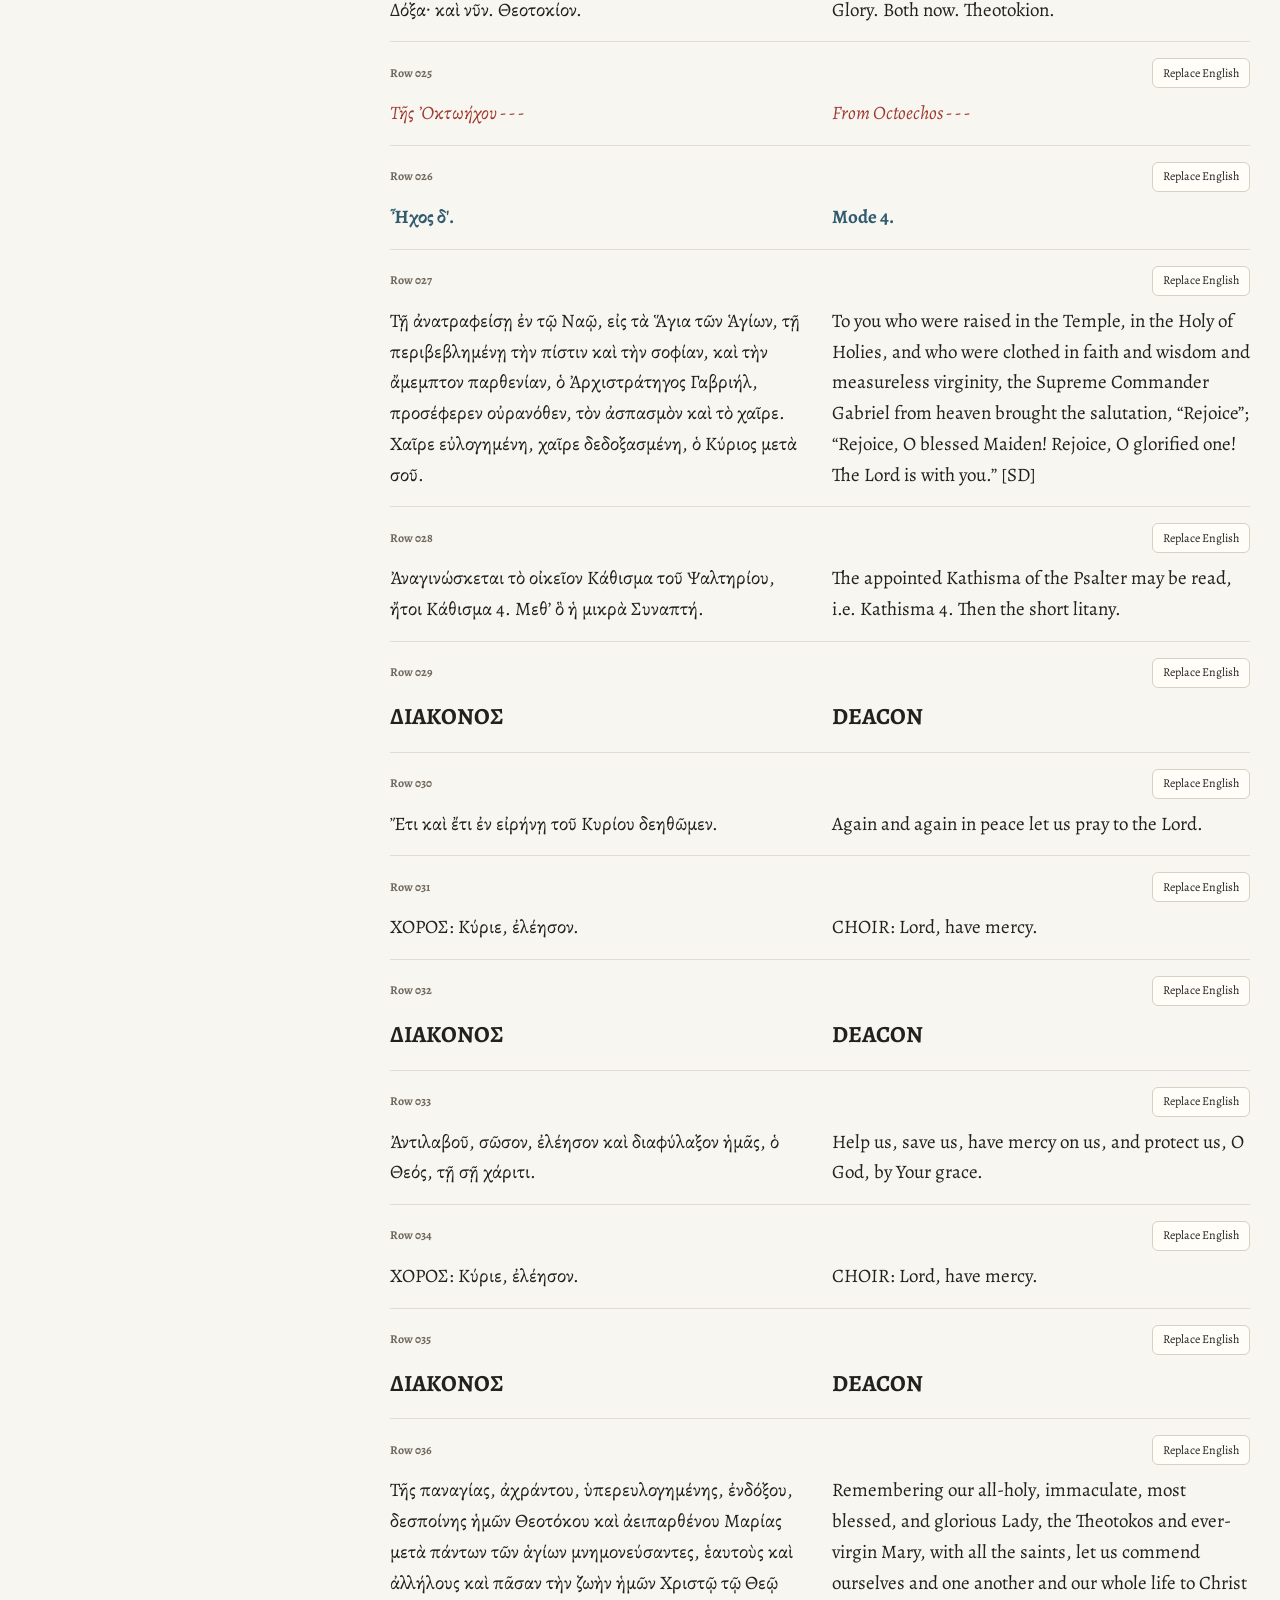
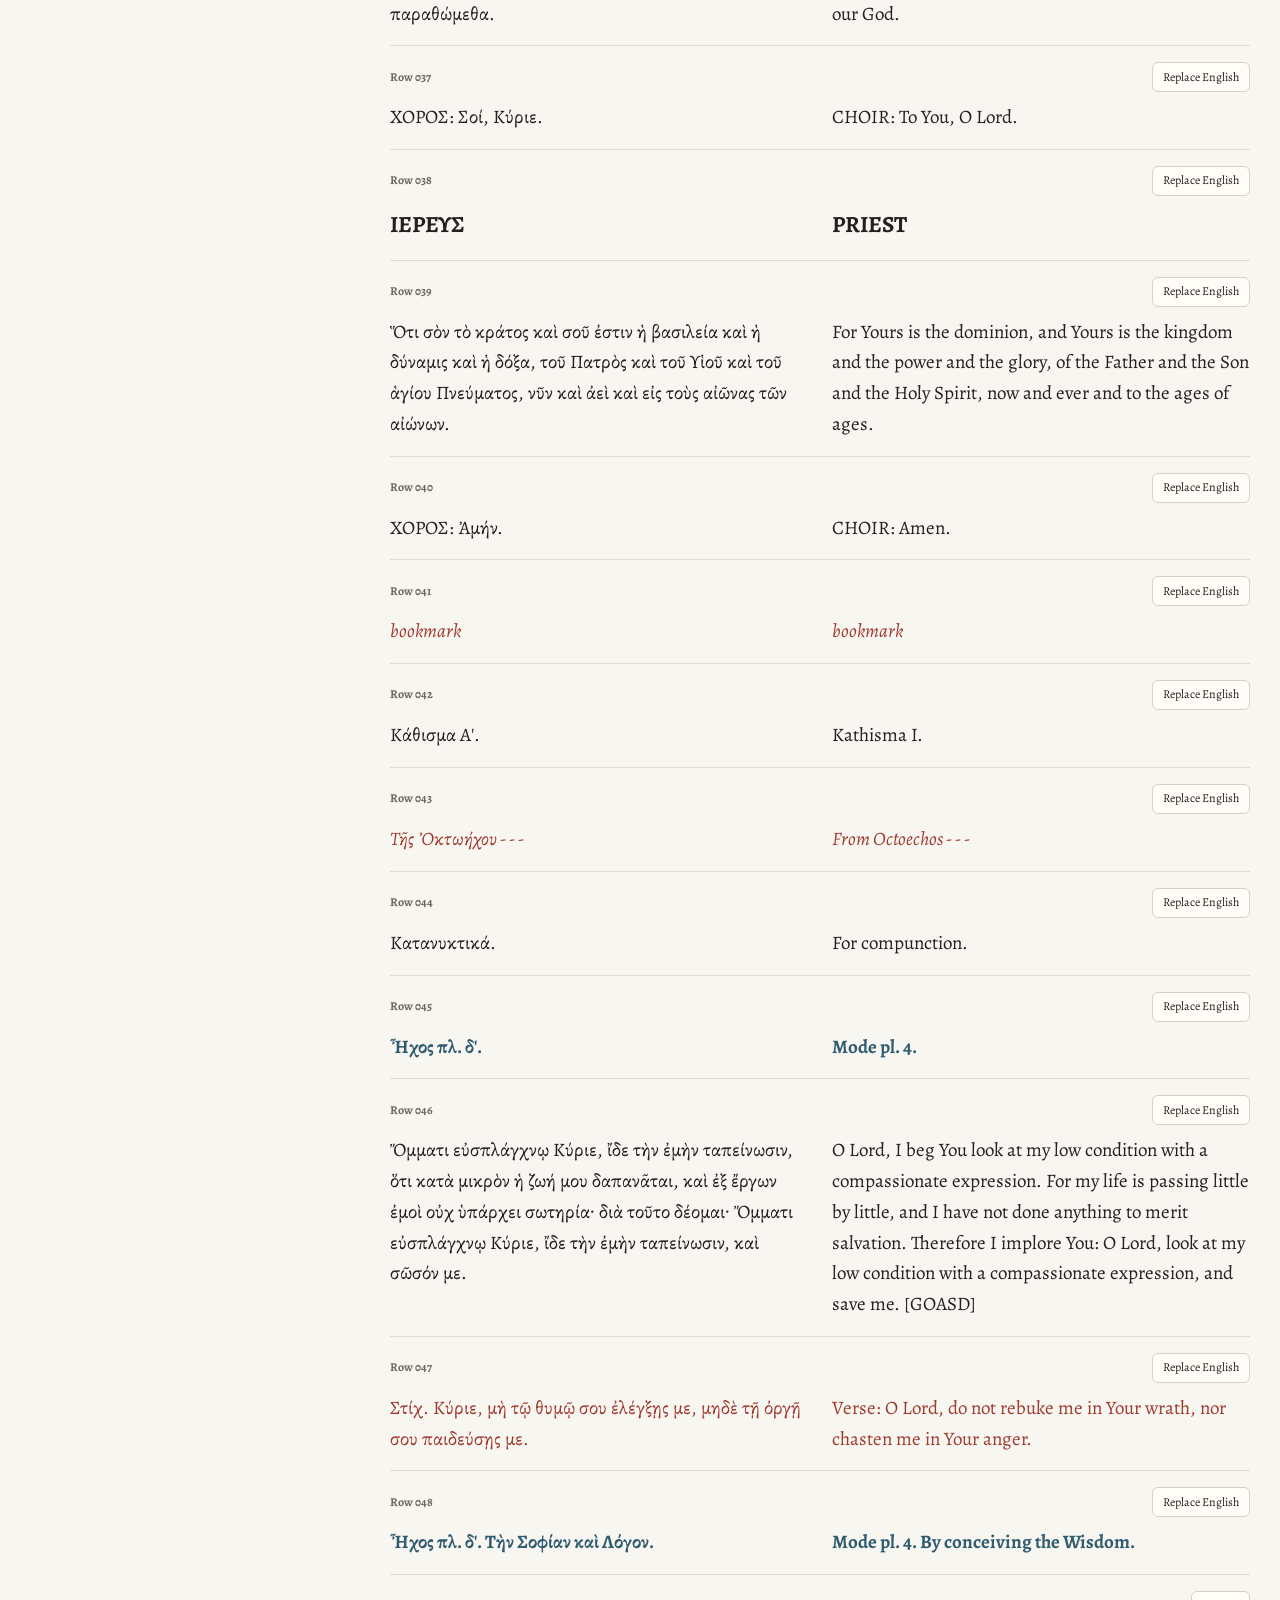
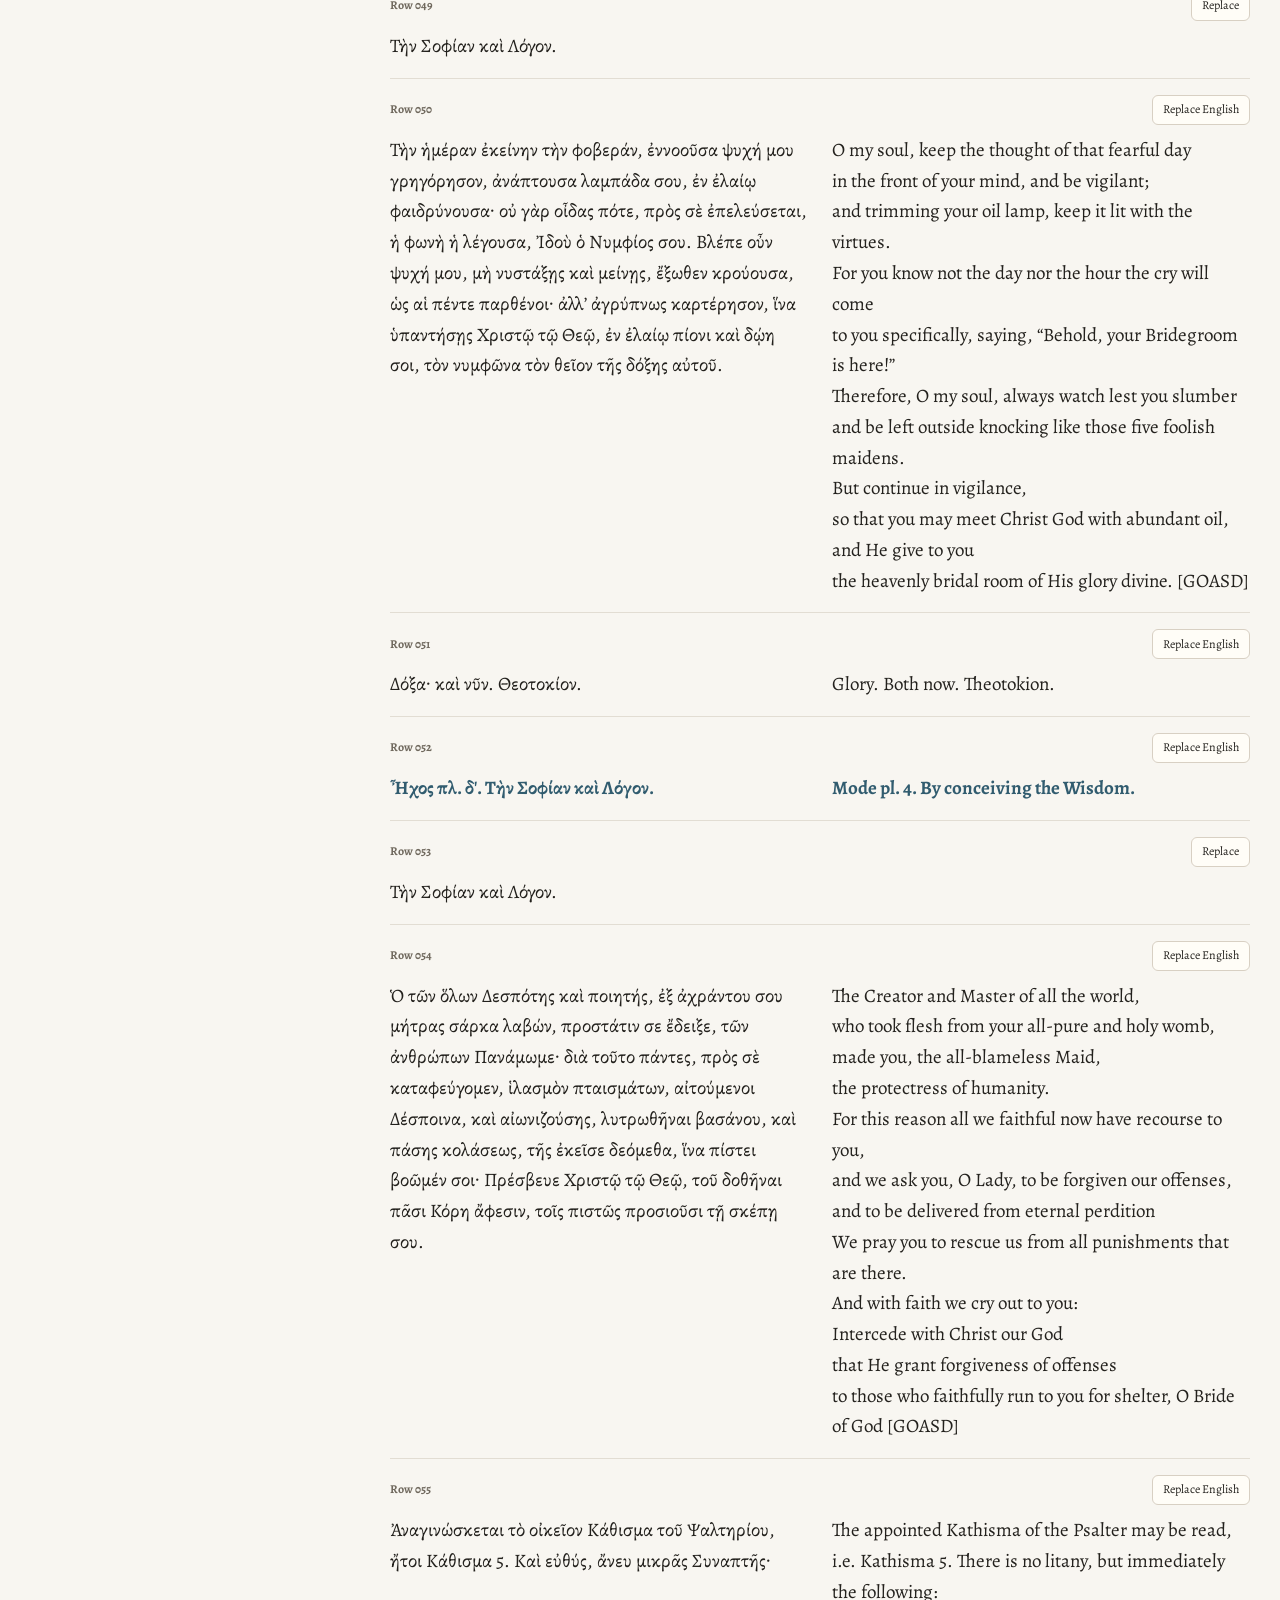
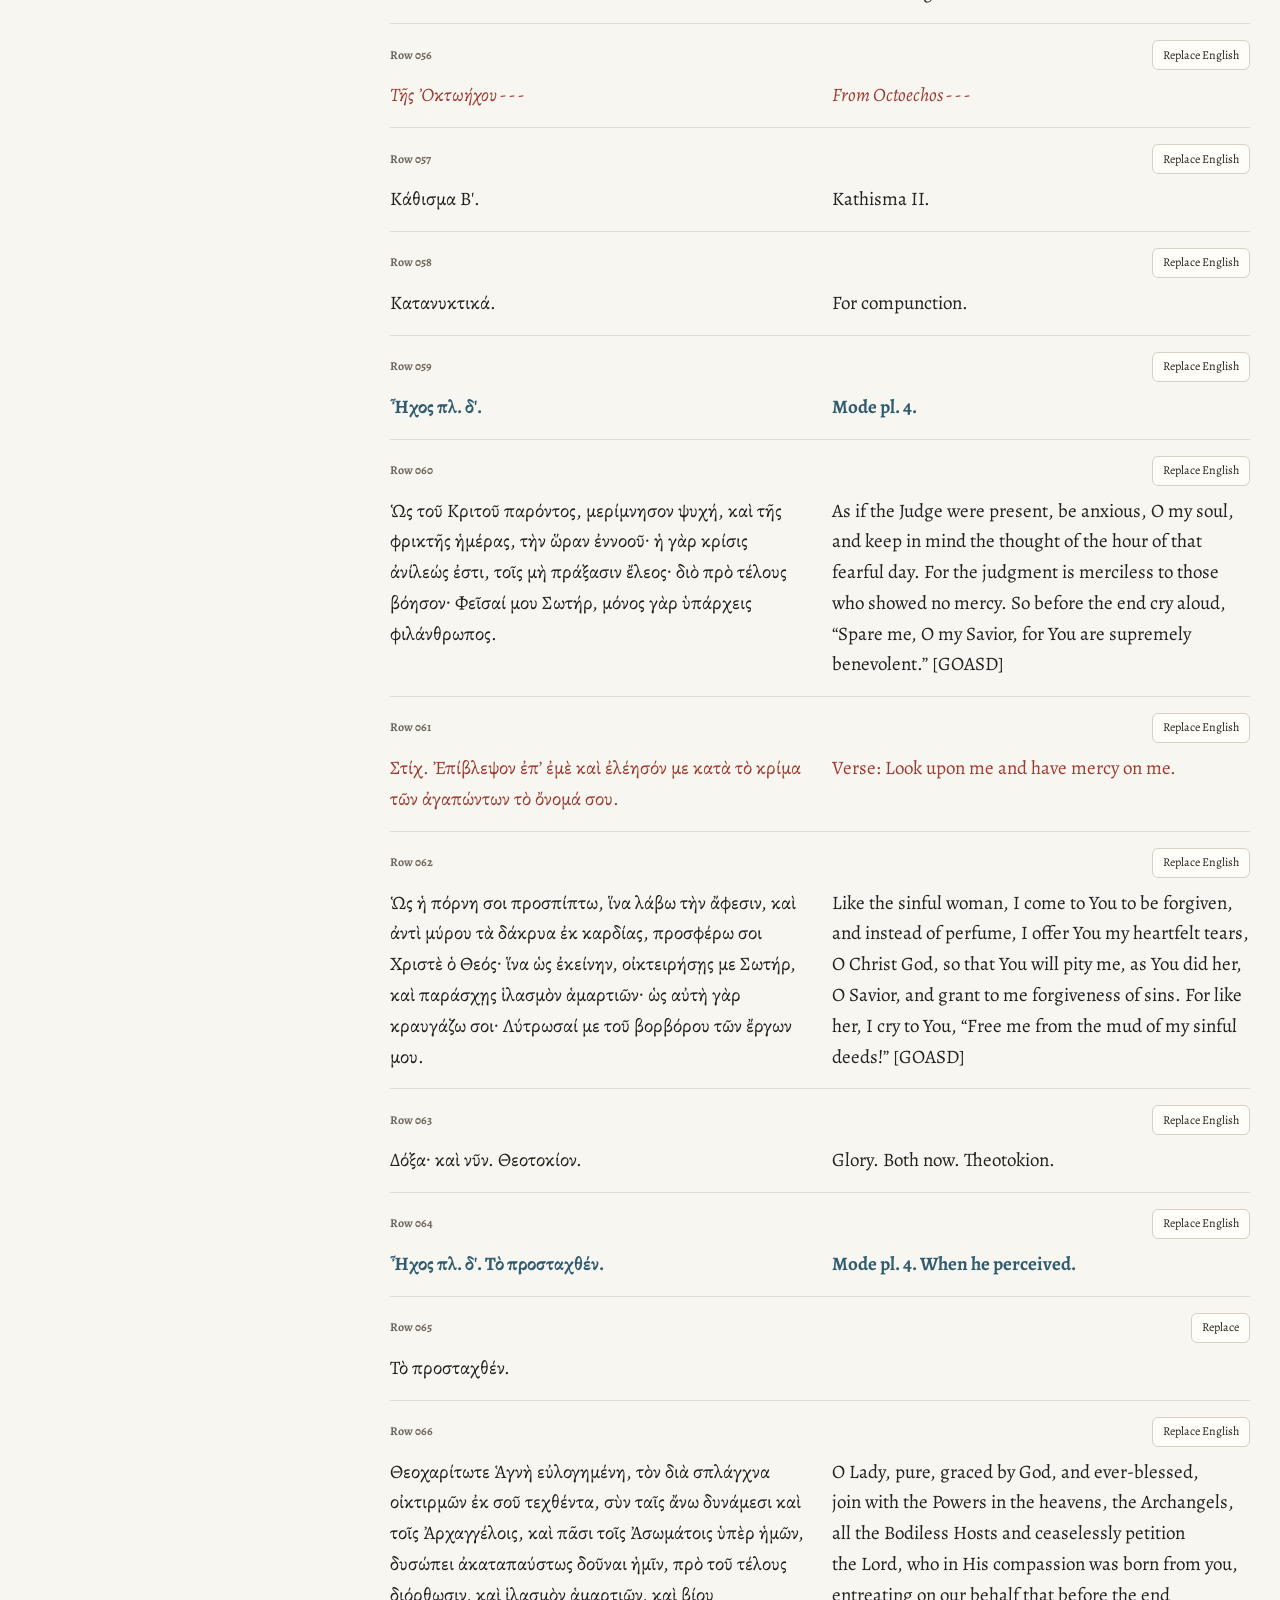
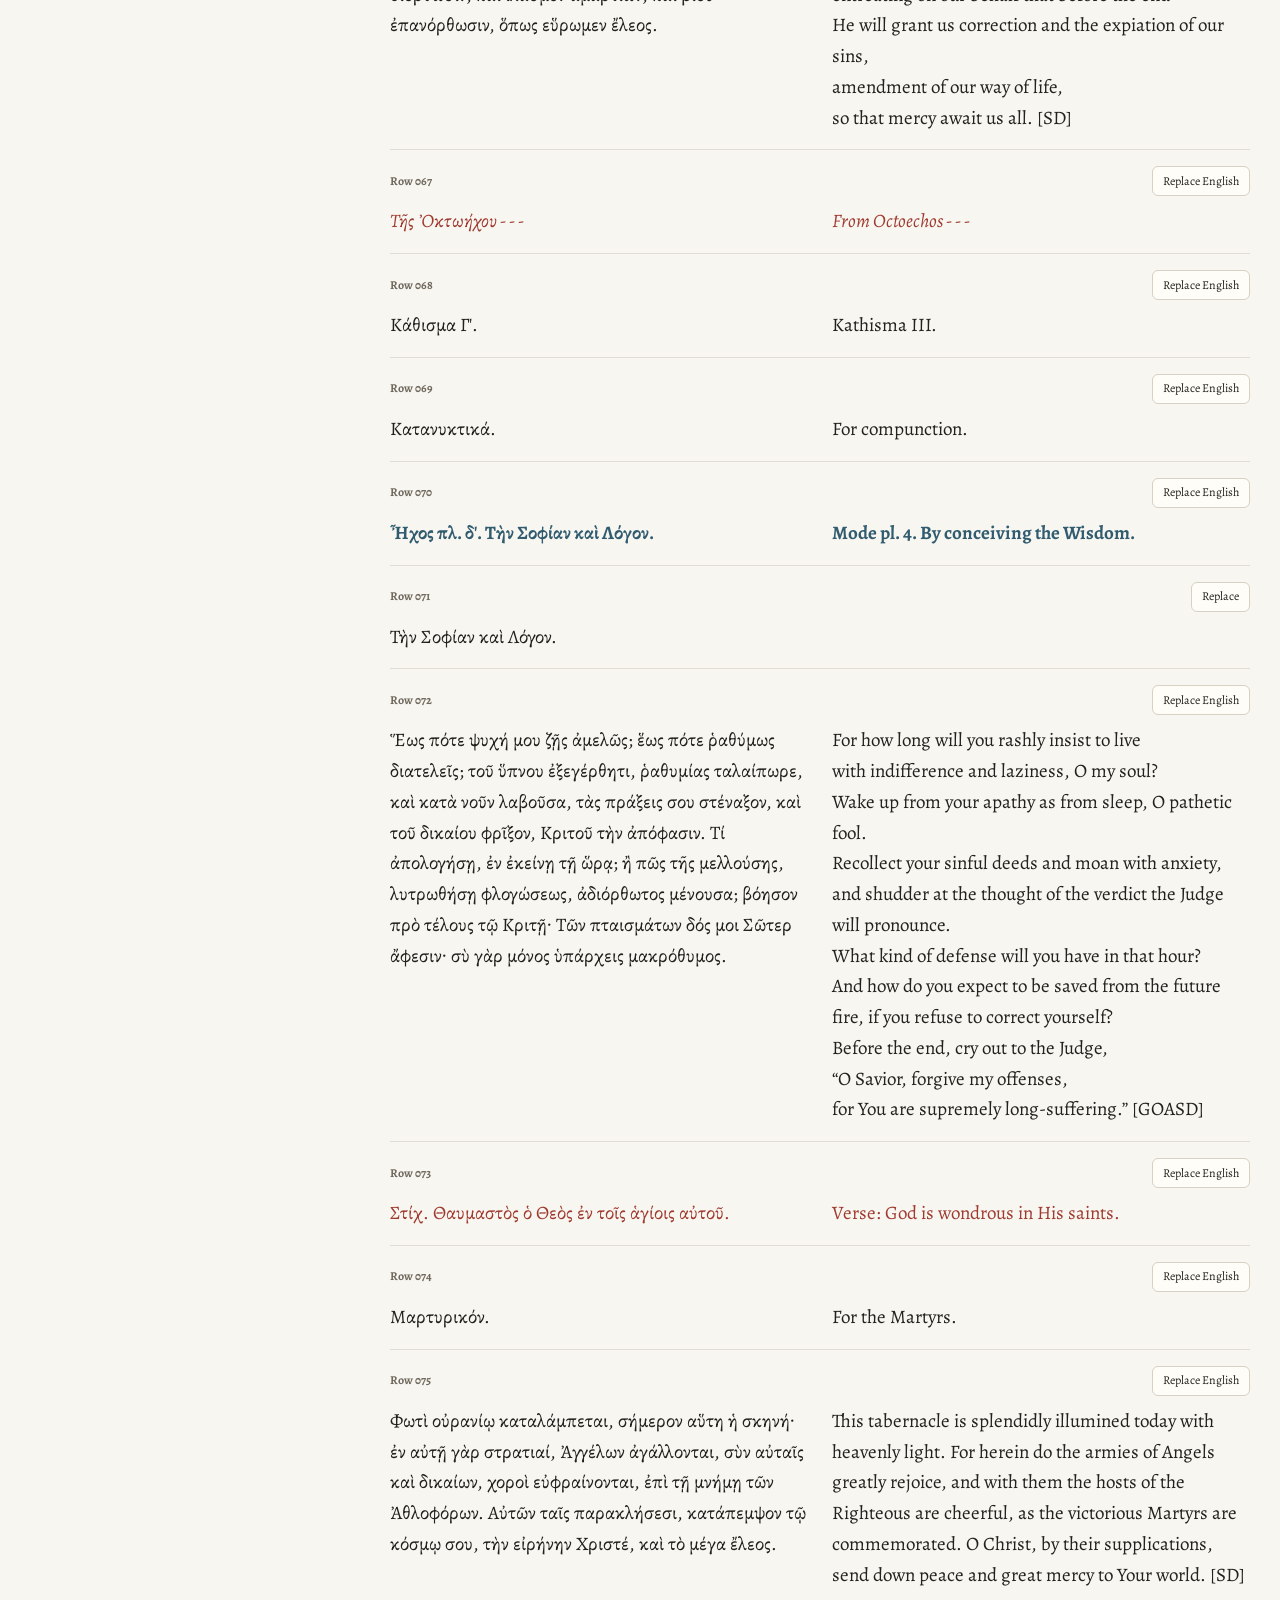
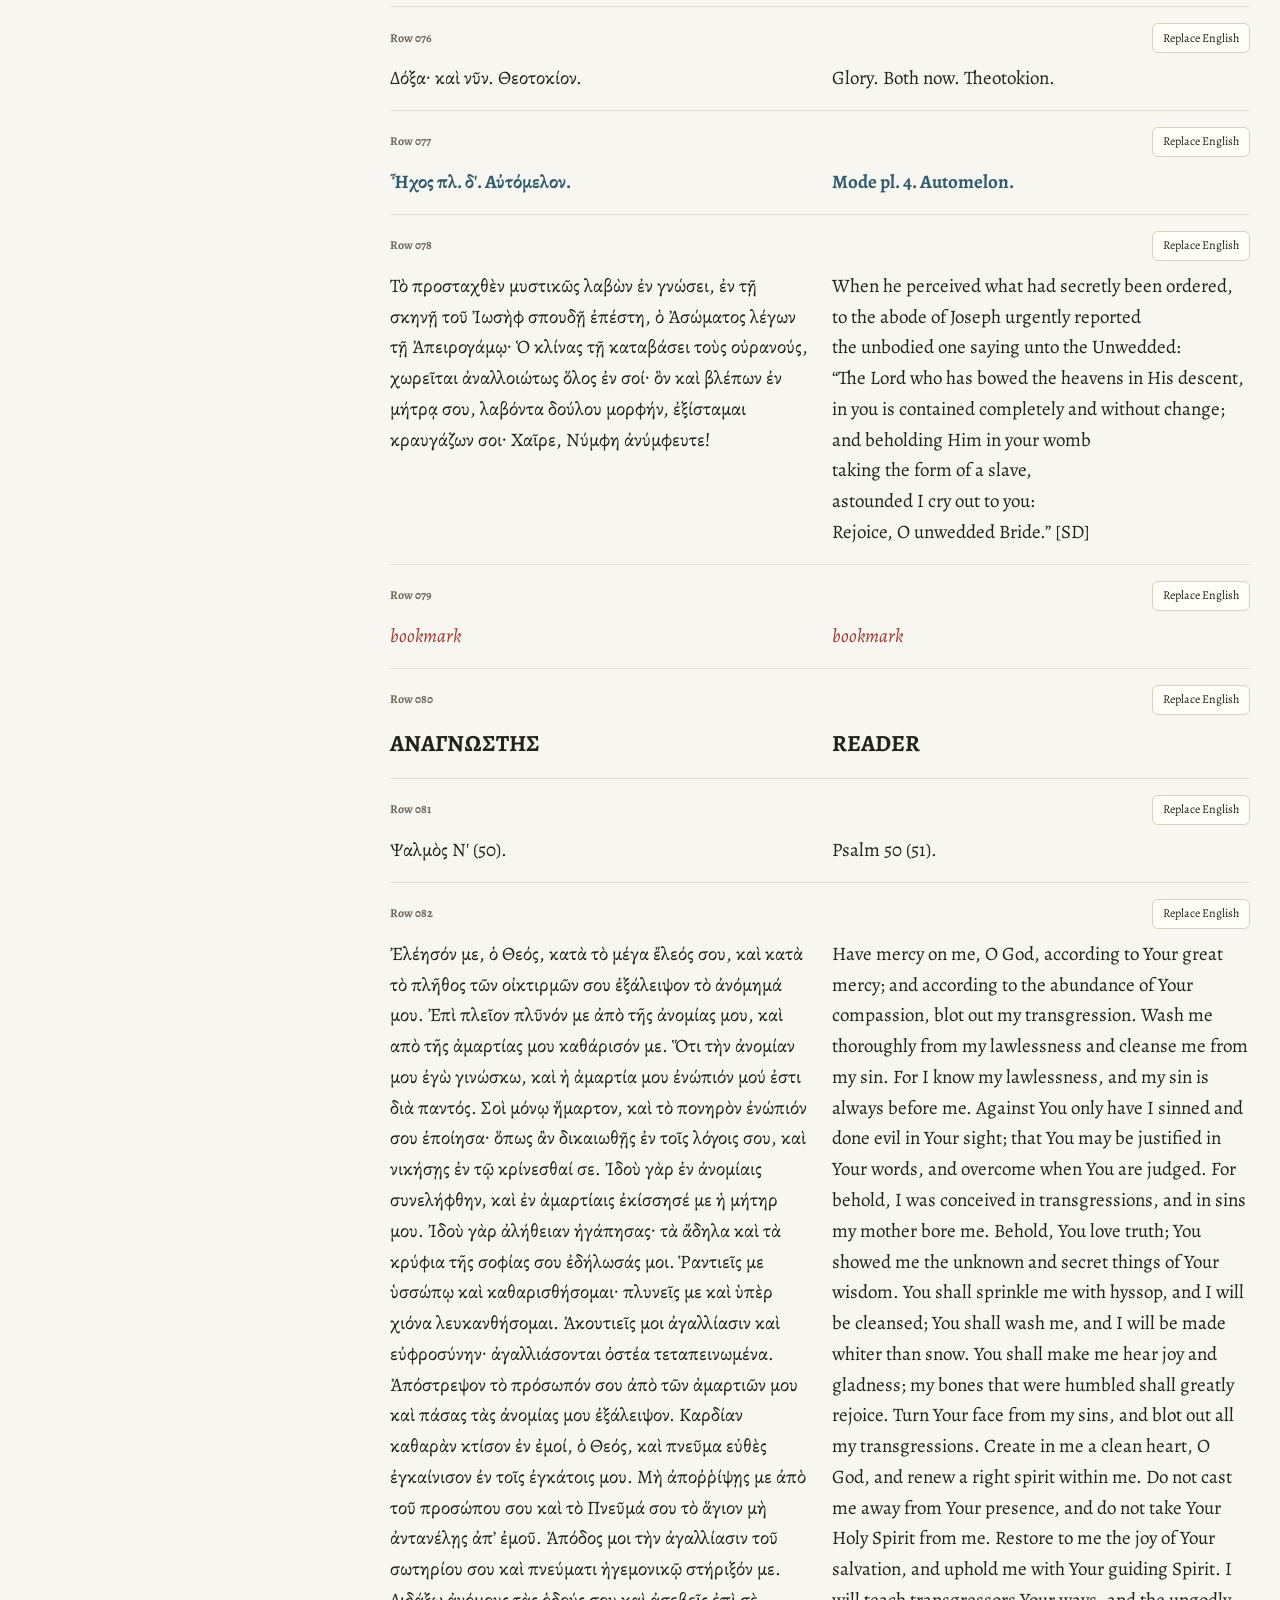
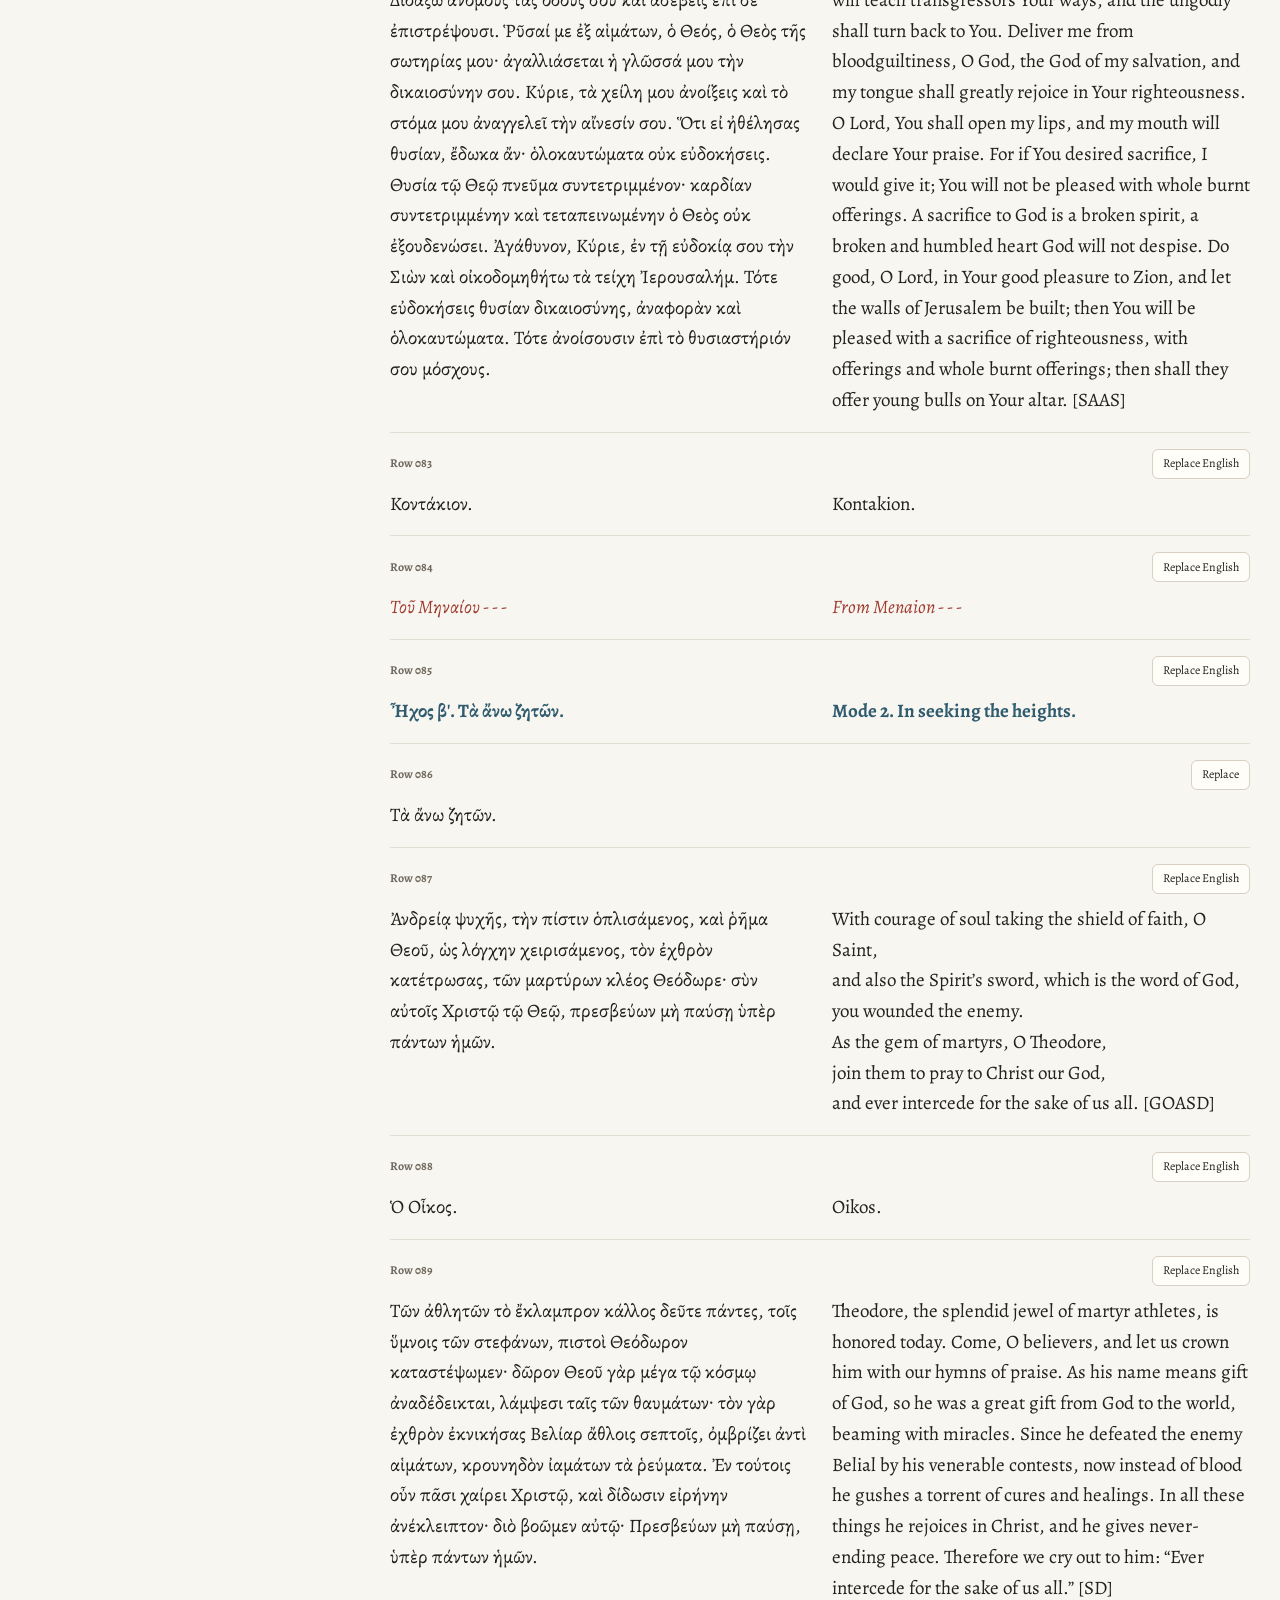
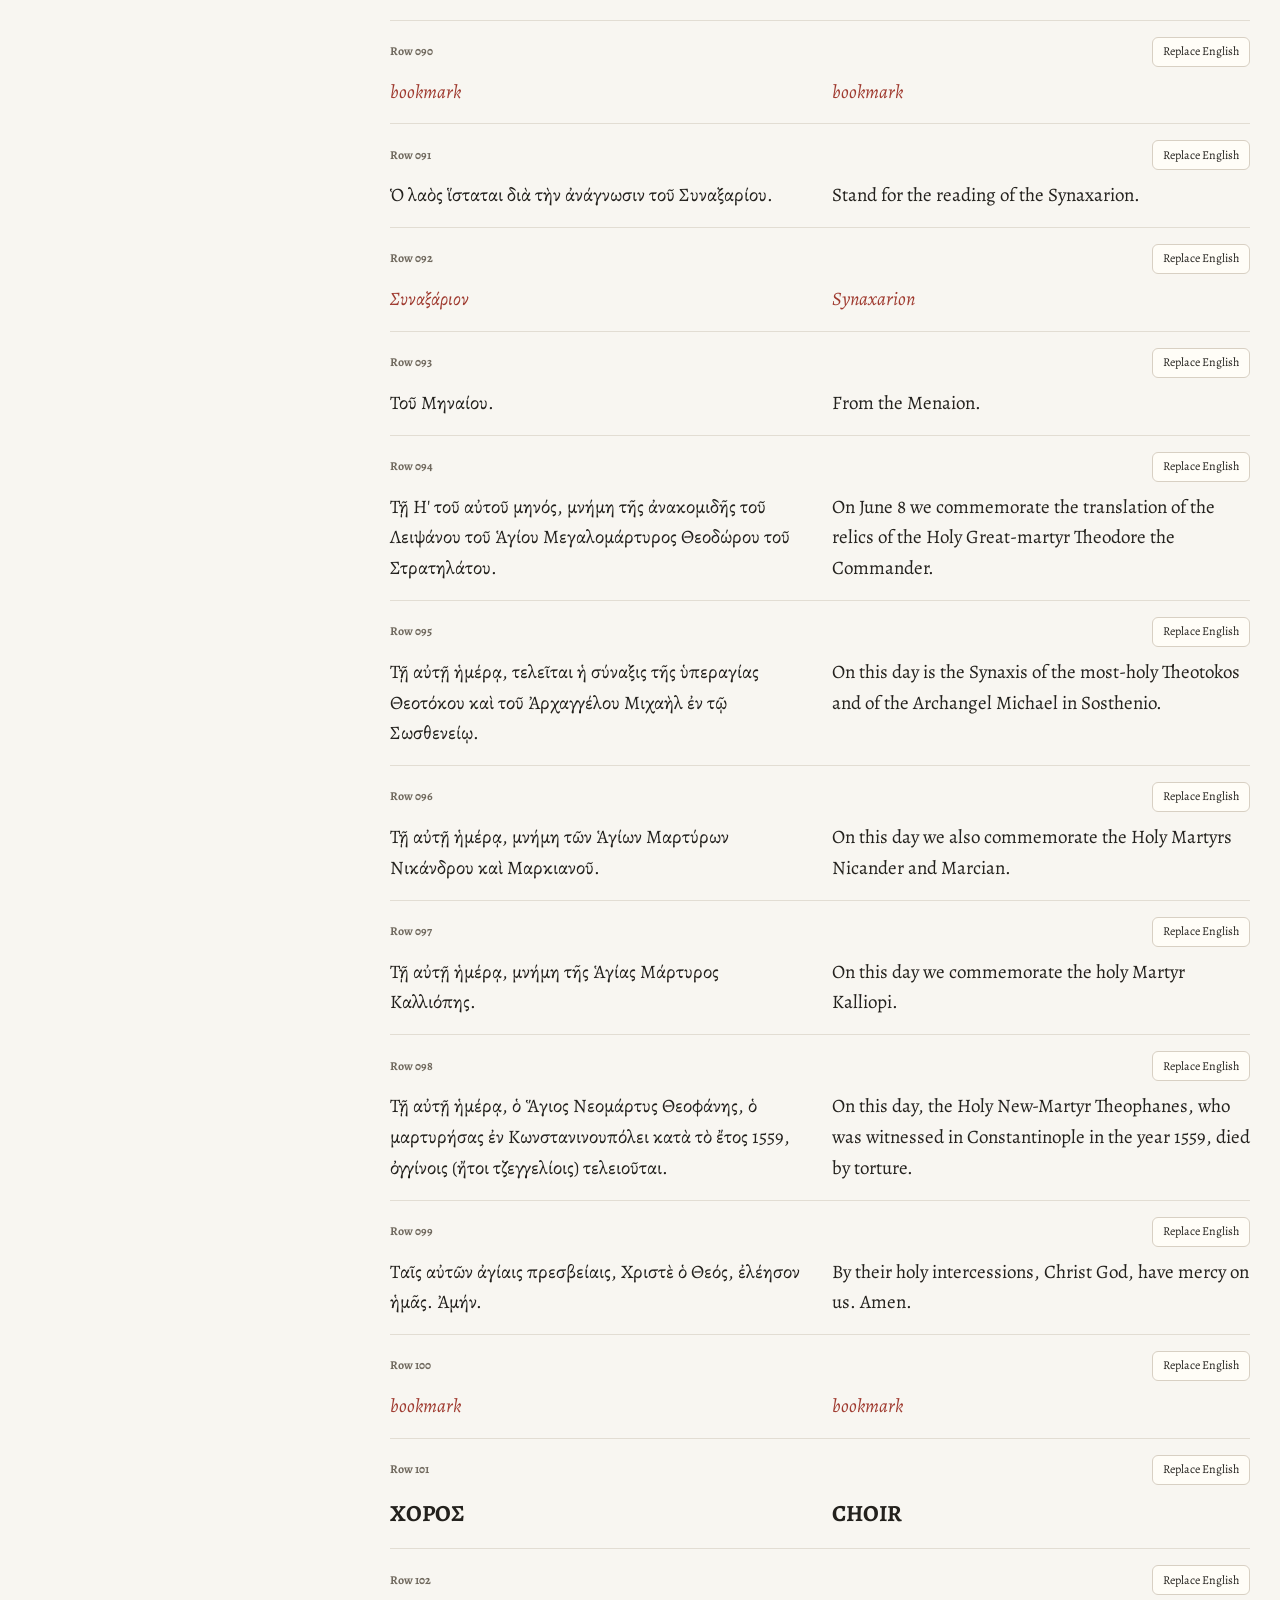
==== commit 4a9a5fd5: "Use Alegreya font" ====
--- a/app/index.html
+++ b/app/index.html
@@ -4,6 +4,9 @@
     <meta charset="utf-8">
     <meta name="viewport" content="width=device-width, initial-scale=1">
     <title>Digital Chant Stand</title>
+    <link rel="preconnect" href="https://fonts.googleapis.com">
+    <link rel="preconnect" href="https://fonts.gstatic.com" crossorigin>
+    <link href="https://fonts.googleapis.com/css2?family=Alegreya:ital,wght@0,400;0,500;0,600;0,700;0,800;1,400;1,600;1,700&display=swap" rel="stylesheet">
     <link rel="stylesheet" href="./src/styles.css">
   </head>
   <body>
--- a/app/src/styles.css
+++ b/app/src/styles.css
@@ -11,6 +11,7 @@
   --mode: #315c6f;
   --shadow: 0 18px 45px rgba(65, 52, 34, 0.12);
   --reader-size: 19px;
+  --font-main: "Alegreya", Georgia, "Times New Roman", serif;
 }
 
 body.dark {
@@ -36,7 +37,7 @@
   min-height: 100vh;
   background: var(--bg);
   color: var(--ink);
-  font-family: ui-sans-serif, system-ui, -apple-system, BlinkMacSystemFont, "Segoe UI", sans-serif;
+  font-family: var(--font-main);
 }
 
 button,
@@ -396,7 +397,7 @@
   width: min(920px, calc(100vw - 420px));
   margin: 0 auto;
   padding: 34px 0 80px;
-  font-family: Georgia, "Times New Roman", serif;
+  font-family: var(--font-main);
   font-size: var(--reader-size);
   line-height: 1.62;
   min-width: 0;
@@ -421,8 +422,9 @@
 .entry-key {
   margin: 0 0 8px;
   color: var(--muted);
-  font-family: ui-monospace, SFMono-Regular, Menlo, Consolas, monospace;
+  font-family: var(--font-main);
   font-size: 12px;
+  font-weight: 700;
   overflow-wrap: anywhere;
 }
 
@@ -441,14 +443,14 @@
   flex: 0 0 auto;
   min-height: 30px;
   padding: 0 10px;
-  font-family: ui-sans-serif, system-ui, -apple-system, BlinkMacSystemFont, "Segoe UI", sans-serif;
+  font-family: var(--font-main);
   font-size: 12px;
 }
 
 .replacement-note {
   margin: 8px 0 0;
   color: var(--accent);
-  font-family: ui-sans-serif, system-ui, -apple-system, BlinkMacSystemFont, "Segoe UI", sans-serif;
+  font-family: var(--font-main);
   font-size: 12px;
   font-weight: 700;
 }
@@ -465,7 +467,7 @@
 }
 
 .greek-text {
-  font-family: "Times New Roman", Georgia, serif;
+  font-family: var(--font-main);
 }
 
 .entry-topline + .entry-text,
@@ -590,14 +592,14 @@
 }
 
 body.sing-mode .entry-title .entry-text {
-  font-family: ui-sans-serif, system-ui, -apple-system, BlinkMacSystemFont, "Segoe UI", sans-serif;
+  font-family: var(--font-main);
   font-size: 1.15em;
   font-weight: 800;
   text-transform: uppercase;
 }
 
 body.sing-mode .entry-rubric .entry-text {
-  font-family: ui-sans-serif, system-ui, -apple-system, BlinkMacSystemFont, "Segoe UI", sans-serif;
+  font-family: var(--font-main);
   font-size: 0.92em;
 }
 
